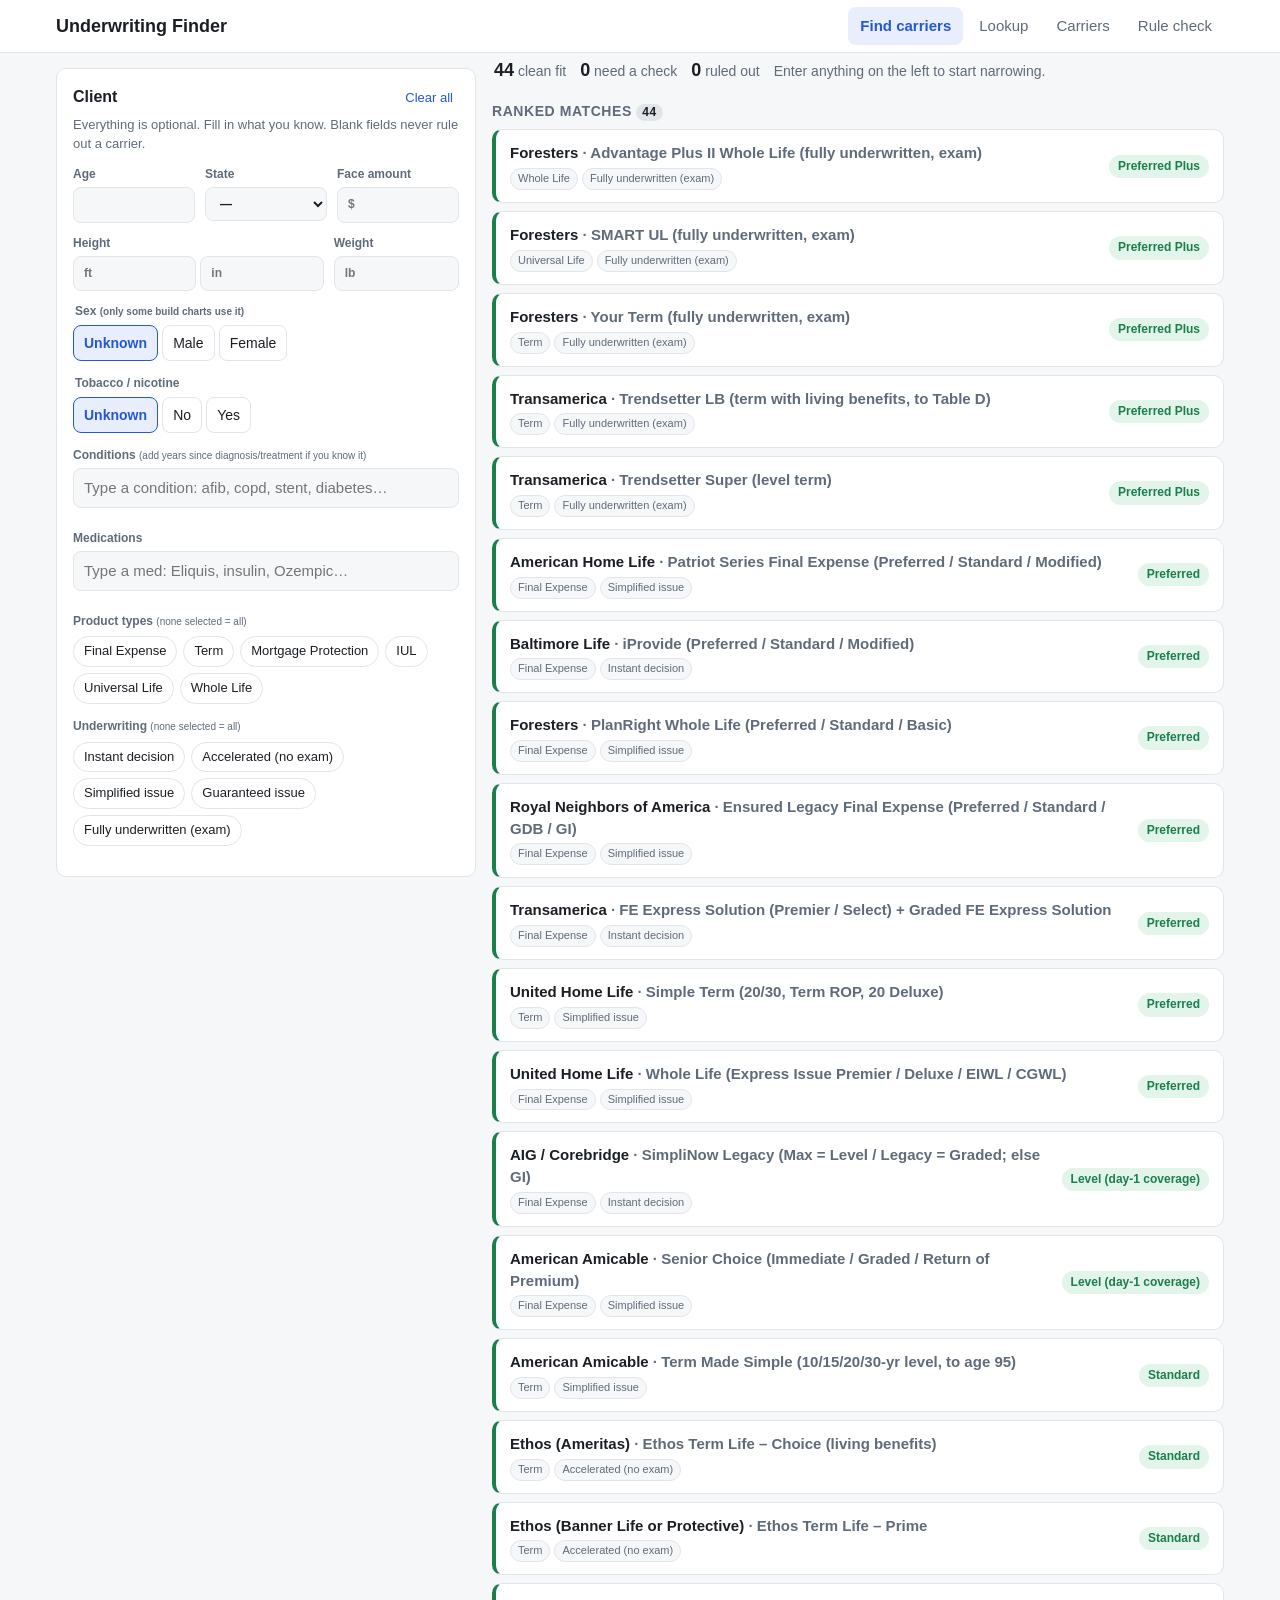
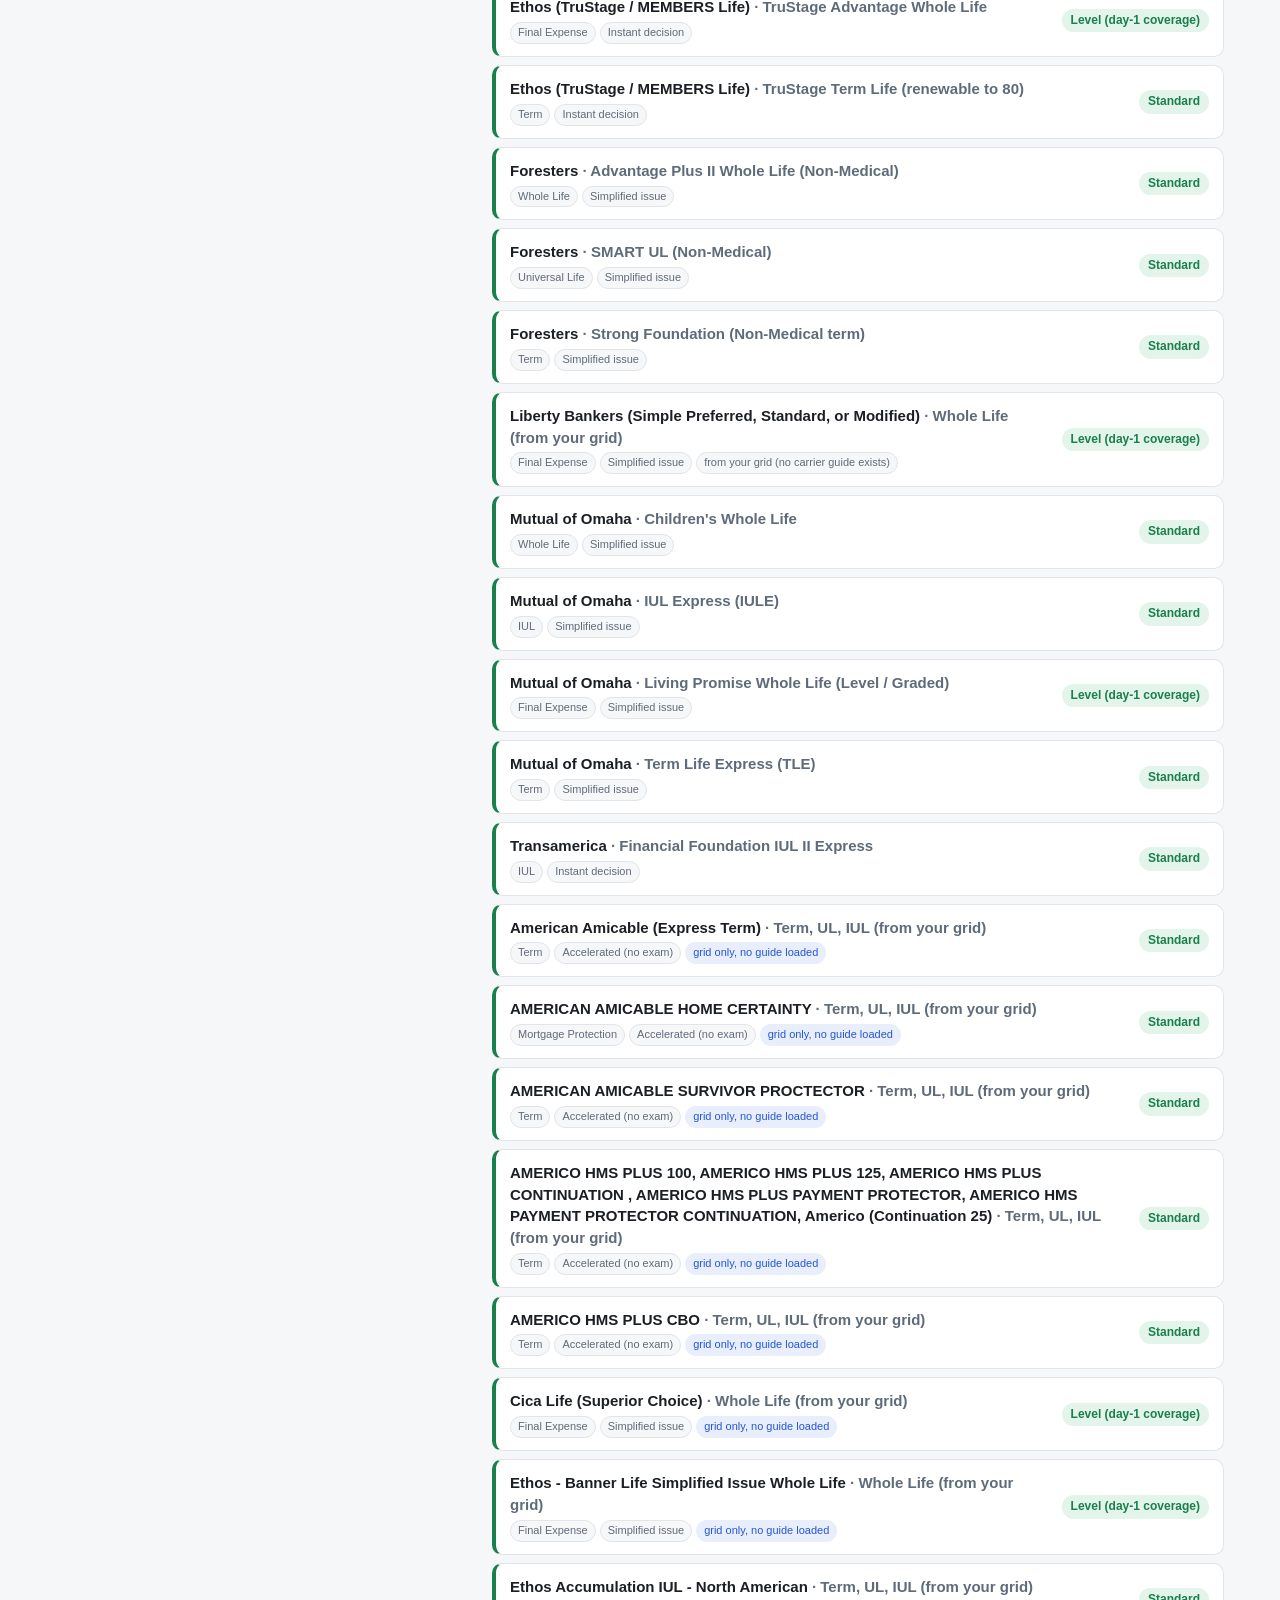
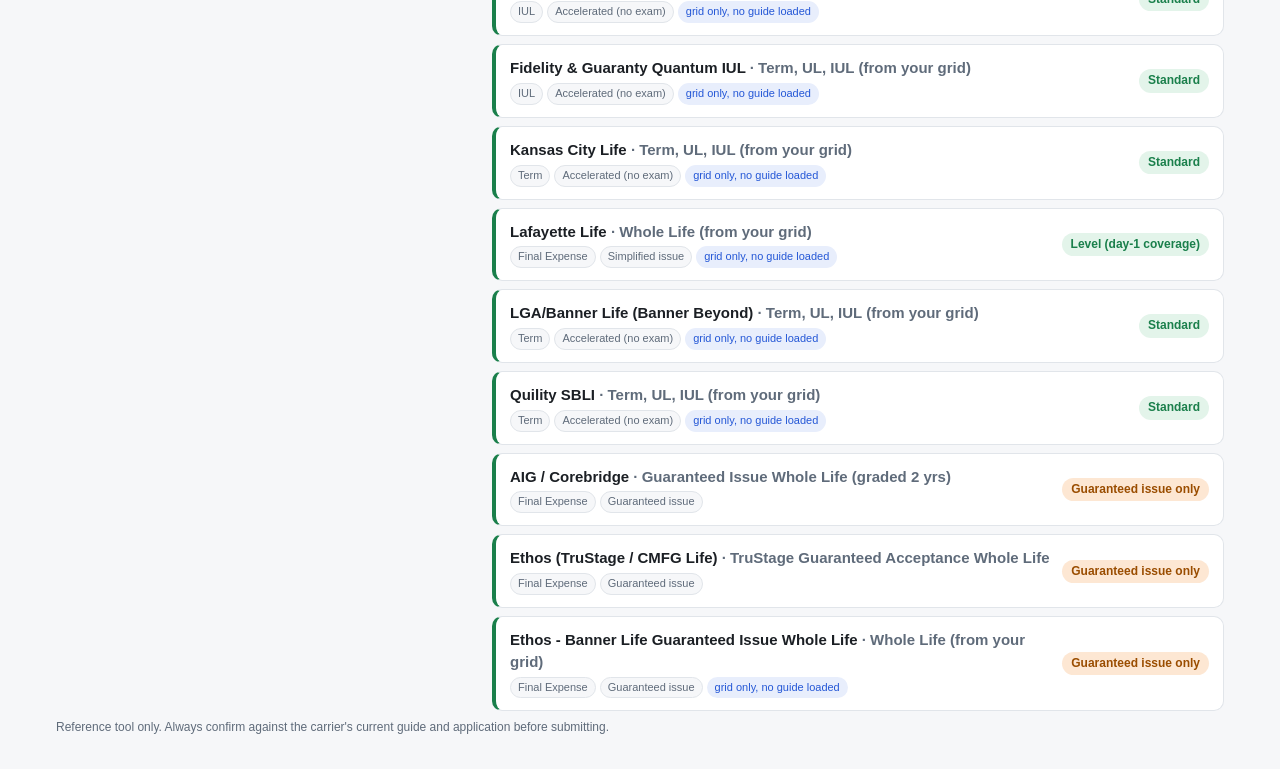
==== underwriting/index.html @ 89bb5746 "Add Transamerica Trendsetter Super and Trendsetter LB (fully underwritten) Full classes (Preferred P" ====
<!doctype html>
<html lang="en">
<head>
  <meta charset="utf-8">
  <meta name="viewport" content="width=device-width, initial-scale=1">
  <title>Underwriting Finder</title>
  <link rel="stylesheet" href="styles.css">
</head>
<body>
  <header class="topbar">
    <div class="wrap topbar-inner">
      <h1>Underwriting Finder</h1>
      <nav class="tabs" role="tablist">
        <button class="tab active" data-tab="find" role="tab">Find carriers</button>
        <button class="tab" data-tab="lookup" role="tab">Lookup</button>
        <button class="tab" data-tab="carriers" role="tab">Carriers</button>
        <button class="tab" data-tab="rules" role="tab">Rule check</button>
      </nav>
    </div>
  </header>

  <div id="sample-banner" class="banner wrap" hidden>
    Showing <strong>sample data</strong> (fictional carriers). Import your grid and add carrier guides. See the README.
  </div>

  <main class="wrap">
    <!-- FIND ---------------------------------------------------------------->
    <section id="tab-find" class="tab-panel">
      <div class="layout">
        <form id="client-form" class="card form" autocomplete="off" onsubmit="return false">
          <div class="form-head">
            <h2>Client</h2>
            <button type="button" id="clear-btn" class="link-btn">Clear all</button>
          </div>
          <p class="hint">Everything is optional. Fill in what you know. Blank fields never rule out a carrier.</p>

          <div class="grid3">
            <label>Age<input type="number" name="age" min="0" max="120" inputmode="numeric"></label>
            <label>State<select name="state"><option value="">—</option></select></label>
            <label>Face amount<input type="number" name="faceAmount" min="0" step="1000" inputmode="numeric" placeholder="$"></label>
          </div>

          <div class="grid2">
            <label>Height
              <span class="inline">
                <input type="number" name="heightFt" min="3" max="8" placeholder="ft" inputmode="numeric">
                <input type="number" name="heightIn" min="0" max="11" placeholder="in" inputmode="numeric">
              </span>
            </label>
            <label>Weight<input type="number" name="weightLb" min="50" max="700" placeholder="lb" inputmode="numeric"></label>
          </div>

          <fieldset class="seg field">
            <legend>Sex <small>(only some build charts use it)</small></legend>
            <label><input type="radio" name="sex" value="" checked><span>Unknown</span></label>
            <label><input type="radio" name="sex" value="male"><span>Male</span></label>
            <label><input type="radio" name="sex" value="female"><span>Female</span></label>
          </fieldset>

          <fieldset class="seg field">
            <legend>Tobacco / nicotine</legend>
            <label><input type="radio" name="tobacco" value="" checked><span>Unknown</span></label>
            <label><input type="radio" name="tobacco" value="no"><span>No</span></label>
            <label><input type="radio" name="tobacco" value="yes"><span>Yes</span></label>
          </fieldset>

          <div class="field">
            <span class="field-label">Conditions <small>(add years since diagnosis/treatment if you know it)</small></span>
            <div class="typeahead" data-kind="condition">
              <input type="text" placeholder="Type a condition: afib, copd, stent, diabetes…">
              <ul class="suggestions" hidden></ul>
            </div>
            <div class="chips" id="condition-chips"></div>
          </div>

          <div class="field">
            <span class="field-label">Medications</span>
            <div class="typeahead" data-kind="medication">
              <input type="text" placeholder="Type a med: Eliquis, insulin, Ozempic…">
              <ul class="suggestions" hidden></ul>
            </div>
            <div class="chips" id="medication-chips"></div>
          </div>

          <div class="field">
            <span class="field-label">Product types <small>(none selected = all)</small></span>
            <div class="toggles" id="product-toggles"></div>
          </div>
          <div class="field">
            <span class="field-label">Underwriting <small>(none selected = all)</small></span>
            <div class="toggles" id="uw-toggles"></div>
          </div>
        </form>

        <div id="results" class="results" aria-live="polite"></div>
      </div>
    </section>

    <!-- LOOKUP -------------------------------------------------------------->
    <section id="tab-lookup" class="tab-panel" hidden>
      <div class="card">
        <h2>How does each carrier treat…</h2>
        <div class="typeahead" data-kind="any">
          <input type="text" placeholder="Search a condition or medication">
          <ul class="suggestions" hidden></ul>
        </div>
        <div id="lookup-results"></div>
      </div>
    </section>

    <!-- RULE CHECK ---------------------------------------------------------->
    <section id="tab-rules" class="tab-panel" hidden>
      <div class="card">
        <h2>Age &amp; time rules: how each one was read</h2>
        <p class="hint">Every rule with a time window ("within 2 years", "&gt; 5 years since") or an age at diagnosis ("onset &gt; age 45"), next to how the app reads it. If a reading is wrong, tell Claude which one; fixes are saved for future imports.</p>
        <input type="text" id="rules-filter" placeholder="Filter by carrier, condition or wording (e.g. diabetes, onset, Omaha)">
        <p class="hint" id="rules-count"></p>
        <div id="rules-list"></div>
      </div>
    </section>

    <!-- CARRIERS ------------------------------------------------------------>
    <section id="tab-carriers" class="tab-panel" hidden>
      <div class="card">
        <h2>Loaded products</h2>
        <p class="hint">Check that each guide revision is current. Rows are flagged when not reviewed in 6+ months.</p>
        <div id="carrier-list"></div>
      </div>
      <div class="card" id="conflicts-card" hidden>
        <h2>Grid vs. carrier guide disagreements</h2>
        <p class="hint">The carrier guide always wins. Each row is either a stale grid entry or a guide rule worth double-checking.</p>
        <div id="conflict-list"></div>
      </div>
    </section>
  </main>

  <footer class="wrap foot">
    Reference tool only. Always confirm against the carrier's current guide and application before submitting.
  </footer>

  <!-- Engine + vocabulary -->
  <script src="engine.js"></script>
  <script src="data/conditions.js"></script>
  <script src="data/medications-extra.js"></script>
  <script src="data/medications-extra-transamerica.js"></script>
  <script src="data/medications-extra-aig.js"></script>
  <script src="data/medications-extra-amam.js"></script>
  <script src="data/medications-extra-amam-tms.js"></script>
  <script src="data/medications-extra-baltimore.js"></script>

  <!-- Carrier data from official PDF guides: add one line per carrier file -->
  <script src="data/carriers/uhl-whole-life.js"></script>
  <script src="data/carriers/uhl-simple-term.js"></script>
  <script src="data/carriers/moo-living-promise.js"></script>
  <script src="data/carriers/moo-term-life-express.js"></script>
  <script src="data/carriers/moo-iul-express.js"></script>
  <script src="data/carriers/moo-childrens-whole-life.js"></script>
  <script src="data/carriers/foresters-strong-foundation.js"></script>
  <script src="data/carriers/foresters-smart-ul.js"></script>
  <script src="data/carriers/foresters-advantage-plus-ii.js"></script>
  <script src="data/carriers/foresters-your-term.js"></script>
  <script src="data/carriers/foresters-smart-ul-fu.js"></script>
  <script src="data/carriers/foresters-advantage-plus-ii-fu.js"></script>
  <script src="data/carriers/foresters-planright.js"></script>
  <script src="data/carriers/rnoa-ensured-legacy.js"></script>
  <script src="data/carriers/transamerica-fe-express.js"></script>
  <script src="data/carriers/transamerica-ffiul2-express.js"></script>
  <script src="data/carriers/transamerica-trendsetter-super.js"></script>
  <script src="data/carriers/transamerica-trendsetter-lb.js"></script>
  <script src="data/carriers/aig-siwl.js"></script>
  <script src="data/carriers/aig-giwl.js"></script>
  <script src="data/carriers/ethos-trustage-advantage-wl.js"></script>
  <script src="data/carriers/ethos-trustage-ga-wl.js"></script>
  <script src="data/carriers/ethos-term-prime.js"></script>
  <script src="data/carriers/ethos-term-choice.js"></script>
  <script src="data/carriers/ethos-trustage-term.js"></script>
  <script src="data/carriers/amam-senior-choice.js"></script>
  <script src="data/carriers/amam-term-made-simple.js"></script>
  <script src="data/carriers/ahl-patriot-series.js"></script>
  <script src="data/carriers/baltimore-life-iprovide.js"></script>

  <!-- Backup grid from your spreadsheet (generated by tools/import_grid.js). Must load after the carriers. -->
  <script src="data/grid.js"></script>

  <script src="app.js"></script>
</body>
</html>
---- underwriting/styles.css ----
:root {
  --bg: #f6f7f9;
  --card: #ffffff;
  --text: #1b1f24;
  --muted: #5f6b7a;
  --line: #e1e5ea;
  --accent: #2457d6;
  --accent-soft: #e8eefc;
  --good: #1a7f4b;   --good-bg: #e3f4ea;
  --mid: #8a5a00;    --mid-bg: #fdf1d8;
  --warn: #9a4d00;   --warn-bg: #fde7d3;
  --bad: #b42318;    --bad-bg: #fde4e1;
  --radius: 10px;
  color-scheme: light;
}
@media (prefers-color-scheme: dark) {
  :root {
    --bg: #0f1216; --card: #171b21; --text: #e6e9ee; --muted: #98a2b0; --line: #2a3038;
    --accent: #7aa2ff; --accent-soft: #1d2a47;
    --good: #5fd39a; --good-bg: #123323;
    --mid: #f1c35c; --mid-bg: #382a0c;
    --warn: #ffaa66; --warn-bg: #3b230e;
    --bad: #ff8a80; --bad-bg: #3d1513;
    color-scheme: dark;
  }
}

* { box-sizing: border-box; }
body {
  margin: 0; background: var(--bg); color: var(--text);
  font: 15px/1.45 -apple-system, BlinkMacSystemFont, "Segoe UI", Roboto, sans-serif;
}
h1 { font-size: 18px; margin: 0; }
h2 { font-size: 16px; margin: 0 0 8px; }
h3 { font-size: 14px; margin: 18px 0 8px; text-transform: uppercase; letter-spacing: .04em; color: var(--muted); }
code { font-size: 13px; }
.wrap { max-width: 1200px; margin: 0 auto; padding: 0 16px; }
.muted { color: var(--muted); }
.hint { color: var(--muted); font-size: 13px; margin: 0 0 12px; }

.topbar { background: var(--card); border-bottom: 1px solid var(--line); position: sticky; top: 0; z-index: 10; }
.topbar-inner { display: flex; align-items: center; justify-content: space-between; gap: 12px; min-height: 52px; flex-wrap: wrap; }
.tabs { display: flex; gap: 4px; }
.tab { border: 0; background: none; color: var(--muted); padding: 8px 12px; border-radius: 8px; font: inherit; cursor: pointer; }
.tab.active { background: var(--accent-soft); color: var(--accent); font-weight: 600; }

.banner { margin-top: 12px; padding: 10px 14px; border-radius: var(--radius); background: var(--mid-bg); color: var(--mid); font-size: 13px; max-width: 1168px; }
main { padding-top: 16px; padding-bottom: 24px; }
.foot { color: var(--muted); font-size: 12px; padding-bottom: 32px; }

.card { background: var(--card); border: 1px solid var(--line); border-radius: var(--radius); padding: 16px; }
.layout { display: grid; grid-template-columns: minmax(320px, 420px) 1fr; gap: 16px; align-items: start; }
@media (max-width: 860px) { .layout { grid-template-columns: 1fr; } }
.form { position: sticky; top: 68px; max-height: calc(100vh - 84px); overflow: auto; }
@media (max-width: 860px) { .form { position: static; max-height: none; } }
.form-head { display: flex; justify-content: space-between; align-items: baseline; }
.link-btn { border: 0; background: none; color: var(--accent); cursor: pointer; font: inherit; font-size: 13px; }

label, .field-label, legend { display: block; font-size: 12px; font-weight: 600; color: var(--muted); }
.field-label small { font-weight: 400; }
.grid3 { display: grid; grid-template-columns: repeat(3, 1fr); gap: 10px; margin-bottom: 12px; }
.grid2 { display: grid; grid-template-columns: 2fr 1fr; gap: 10px; margin-bottom: 12px; }
@media (max-width: 420px) { .grid3 { grid-template-columns: 1fr 1fr; } }
input[type=number], input[type=text], select {
  display: block; width: 100%; margin-top: 4px; padding: 8px 10px; font: inherit; color: var(--text);
  background: var(--bg); border: 1px solid var(--line); border-radius: 8px;
}
input:focus, select:focus { outline: 2px solid var(--accent); outline-offset: -1px; }
.inline { display: flex; gap: 4px; }
.field { margin-bottom: 14px; }

.seg { border: 0; padding: 0; margin: 0 0 14px; min-width: 0; }
.seg legend { margin-bottom: 4px; }
.seg label { display: inline-block; }
.seg input { position: absolute; opacity: 0; pointer-events: none; }
.seg span { display: inline-block; padding: 7px 10px; border: 1px solid var(--line); border-radius: 8px; color: var(--text); font-weight: 400; cursor: pointer; font-size: 14px; }
.seg input:checked + span { background: var(--accent-soft); border-color: var(--accent); color: var(--accent); font-weight: 600; }
.seg input:focus-visible + span { outline: 2px solid var(--accent); }

.toggles { display: flex; flex-wrap: wrap; gap: 6px; margin-top: 6px; }
.toggle input { position: absolute; opacity: 0; pointer-events: none; }
.toggle span { display: inline-block; padding: 5px 10px; border: 1px solid var(--line); border-radius: 999px; font-size: 13px; font-weight: 400; color: var(--text); cursor: pointer; }
.toggle input:checked + span { background: var(--accent); border-color: var(--accent); color: #fff; }
.toggle input:focus-visible + span { outline: 2px solid var(--accent); outline-offset: 1px; }

.typeahead { position: relative; }
.suggestions { position: absolute; left: 0; right: 0; top: 100%; margin: 4px 0 0; padding: 4px; list-style: none; z-index: 20;
  background: var(--card); border: 1px solid var(--line); border-radius: 8px; box-shadow: 0 8px 24px rgba(0,0,0,.12); max-height: 300px; overflow: auto; }
.suggestions li { display: flex; justify-content: space-between; gap: 8px; padding: 7px 10px; border-radius: 6px; cursor: pointer; }
.suggestions li small { color: var(--muted); white-space: nowrap; }
.suggestions li:hover, .suggestions li.active { background: var(--accent-soft); }
.suggestions li.empty { color: var(--muted); cursor: default; }

.chips { display: flex; flex-wrap: wrap; gap: 6px; margin-top: 8px; }
.chip { display: inline-flex; align-items: center; gap: 6px; padding: 3px 4px 3px 10px; border-radius: 999px; background: var(--accent-soft); color: var(--accent); font-size: 13px; font-weight: 600; }
.chip .yrs { width: 82px; margin: 0; padding: 2px 6px; font-size: 12px; border-radius: 999px; }
.chip .x { border: 0; background: none; color: inherit; font-size: 16px; line-height: 1; cursor: pointer; padding: 2px 6px; }

.summary { display: flex; flex-wrap: wrap; gap: 14px; align-items: baseline; padding: 4px 2px 0; color: var(--muted); font-size: 14px; }
.summary b { color: var(--text); font-size: 18px; }
.group > summary { list-style: none; cursor: pointer; }
.group > summary::-webkit-details-marker { display: none; }
.group > summary h3::before { content: '▸ '; }
.group[open] > summary h3::before { content: '▾ '; }
.count { display: inline-block; min-width: 20px; padding: 0 6px; border-radius: 999px; background: var(--line); color: var(--text); text-align: center; font-size: 12px; }

.result { background: var(--card); border: 1px solid var(--line); border-left: 4px solid var(--line); border-radius: var(--radius); margin-bottom: 8px; }
.result.fit { border-left-color: var(--good); }
.result.verify { border-left-color: var(--mid); }
.result.ineligible { border-left-color: var(--bad); opacity: .85; }
.result > summary { display: flex; justify-content: space-between; align-items: center; gap: 12px; padding: 12px 14px; cursor: pointer; list-style: none; }
.result > summary::-webkit-details-marker { display: none; }
.r-title { font-weight: 600; }
.r-outcome { display: flex; align-items: center; gap: 6px; flex-wrap: wrap; justify-content: flex-end; }
.arrow { color: var(--muted); font-size: 12px; }
@media (max-width: 520px) { .result > summary { flex-direction: column; align-items: flex-start; } .r-outcome { justify-content: flex-start; } }
.badges { display: flex; flex-wrap: wrap; gap: 4px; margin-top: 4px; }
.badge { font-size: 11px; padding: 2px 7px; border-radius: 999px; background: var(--bg); border: 1px solid var(--line); color: var(--muted); }
.badge.warn { background: var(--mid-bg); color: var(--mid); border-color: transparent; }
.badge.grid, .src.grid { background: var(--accent-soft); color: var(--accent); border-color: transparent; }
.gridnote { font-size: 12px; margin-top: 2px; }
.gridnote.agree { color: var(--muted); }
.gridnote.conflict { color: var(--warn); font-weight: 600; }
#conflicts-card { margin-top: 16px; }
.pill { display: inline-block; padding: 3px 9px; border-radius: 999px; font-size: 12px; font-weight: 600; white-space: nowrap; }
.pill.good { background: var(--good-bg); color: var(--good); }
.pill.mid { background: var(--mid-bg); color: var(--mid); }
.pill.warn { background: var(--warn-bg); color: var(--warn); }
.pill.bad { background: var(--bad-bg); color: var(--bad); }

.r-body { padding: 0 14px 12px; border-top: 1px solid var(--line); }
.factors { list-style: none; padding: 0; margin: 10px 0; }
.factor { display: flex; gap: 10px; padding: 6px 0; font-size: 14px; }
.factor .ic { flex: 0 0 22px; height: 22px; border-radius: 50%; display: grid; place-items: center; font-size: 12px; font-weight: 700; }
.factor.good .ic { background: var(--good-bg); color: var(--good); }
.factor.mid .ic { background: var(--mid-bg); color: var(--mid); }
.factor.warn .ic { background: var(--warn-bg); color: var(--warn); }
.factor.bad .ic { background: var(--bad-bg); color: var(--bad); }
.note { color: var(--muted); font-size: 13px; }
.src { font-size: 11px; color: var(--muted); background: var(--bg); border: 1px solid var(--line); border-radius: 4px; padding: 0 5px; white-space: nowrap; }
td.src { background: none; border: 0; border-bottom: 1px solid var(--line); border-radius: 0; padding: 8px 10px; font-size: 12px; white-space: nowrap; }
.pnote { font-size: 13px; margin: 6px 0; }
.guide { font-size: 12px; color: var(--muted); margin: 6px 0 0; }
.empty { color: var(--muted); }

.table-wrap { overflow-x: auto; }
table { width: 100%; border-collapse: collapse; font-size: 14px; margin-top: 8px; }
th, td { text-align: left; padding: 8px 10px; border-bottom: 1px solid var(--line); vertical-align: top; }
th { font-size: 12px; color: var(--muted); font-weight: 600; }
.stale { color: var(--bad); font-weight: 600; }
#tab-lookup .typeahead { max-width: 480px; }

.pinfo { margin: 8px 0 4px; font-size: 13px; }
.pinfo summary { cursor: pointer; color: var(--accent); }
.pinfo dl { display: grid; grid-template-columns: max-content 1fr; gap: 4px 12px; margin: 8px 0 0; }
.pinfo dt { color: var(--muted); font-weight: 600; }
.pinfo dd { margin: 0; overflow-wrap: anywhere; }
.pinfo a { color: var(--accent); }
@media (max-width: 520px) { .pinfo dl { grid-template-columns: 1fr; } .pinfo dd { margin-bottom: 6px; } }

#rules-filter { max-width: 520px; margin-bottom: 4px; }
#tab-rules td:nth-child(3) { min-width: 220px; }
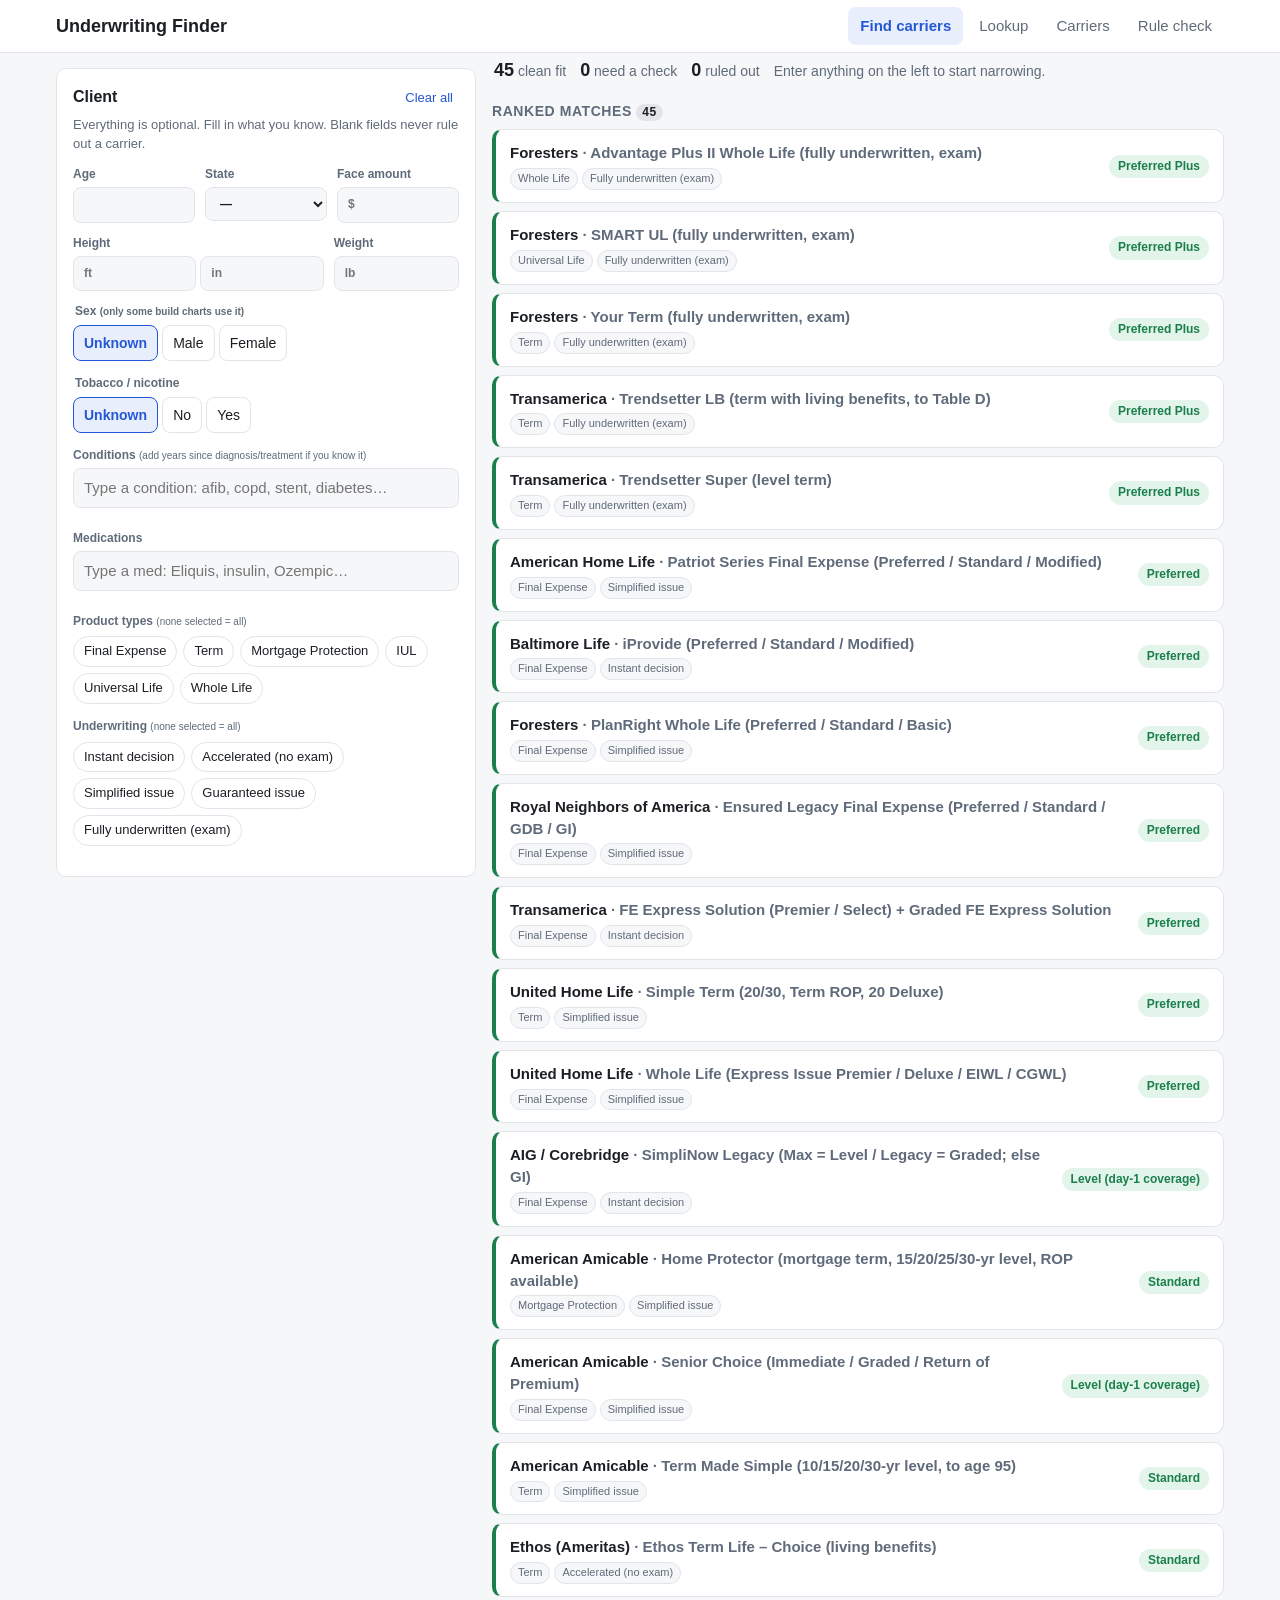
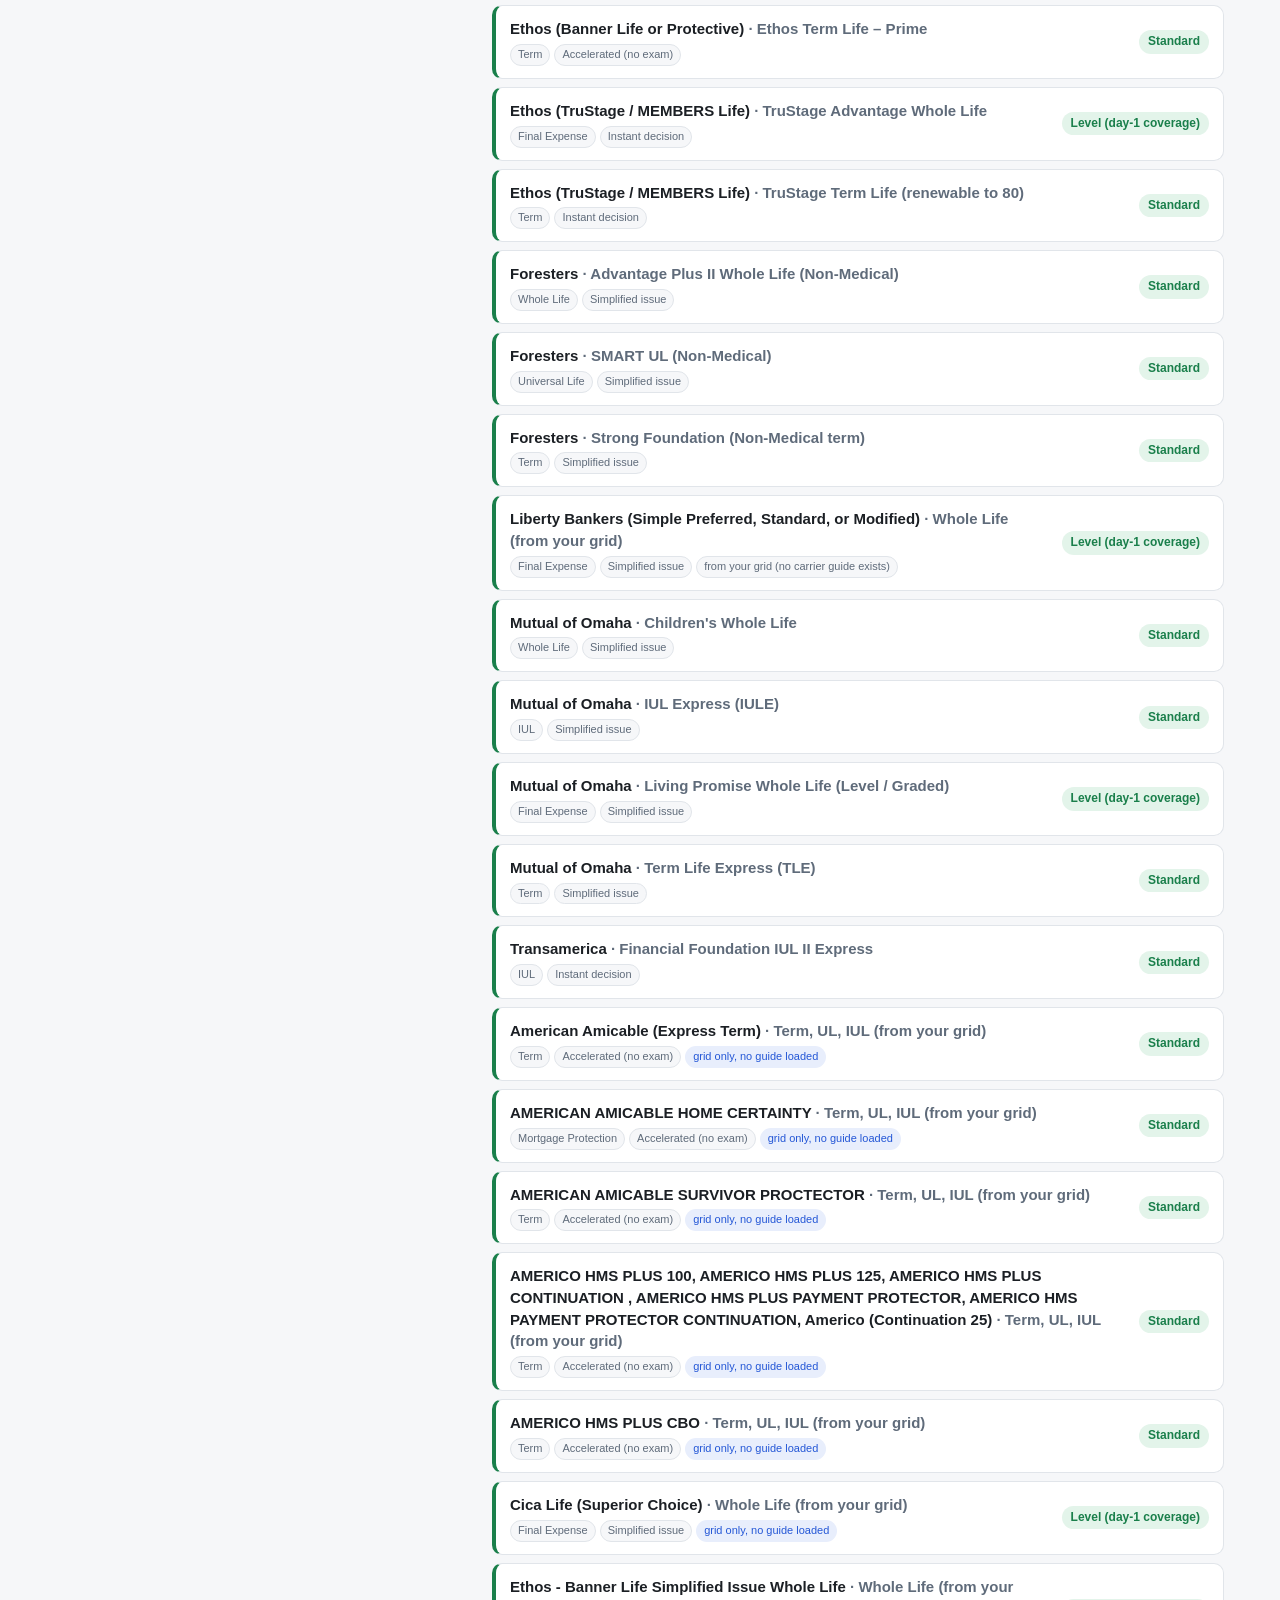
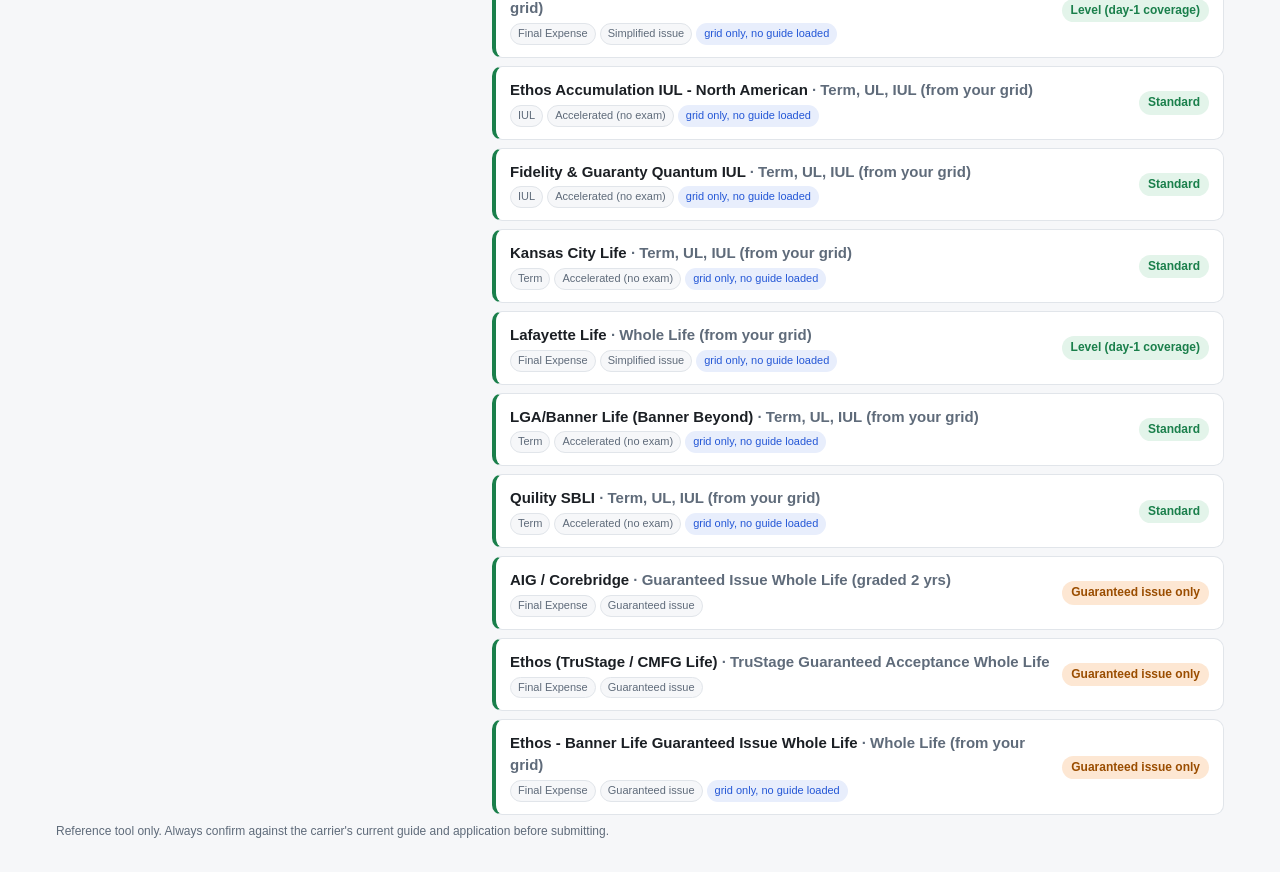
==== commit 7e2c992c: "Add American Amicable Home Protector (mortgage term, accept/reject to table 4) Impairment guide and " ====
--- a/underwriting/index.html
+++ b/underwriting/index.html
@@ -147,6 +147,7 @@
   <script src="data/medications-extra-amam.js"></script>
   <script src="data/medications-extra-amam-tms.js"></script>
   <script src="data/medications-extra-baltimore.js"></script>
+  <script src="data/medications-extra-amam-hp.js"></script>
 
   <!-- Carrier data from official PDF guides: add one line per carrier file -->
   <script src="data/carriers/uhl-whole-life.js"></script>
@@ -176,6 +177,7 @@
   <script src="data/carriers/ethos-trustage-term.js"></script>
   <script src="data/carriers/amam-senior-choice.js"></script>
   <script src="data/carriers/amam-term-made-simple.js"></script>
+  <script src="data/carriers/amam-home-protector.js"></script>
   <script src="data/carriers/ahl-patriot-series.js"></script>
   <script src="data/carriers/baltimore-life-iprovide.js"></script>
 
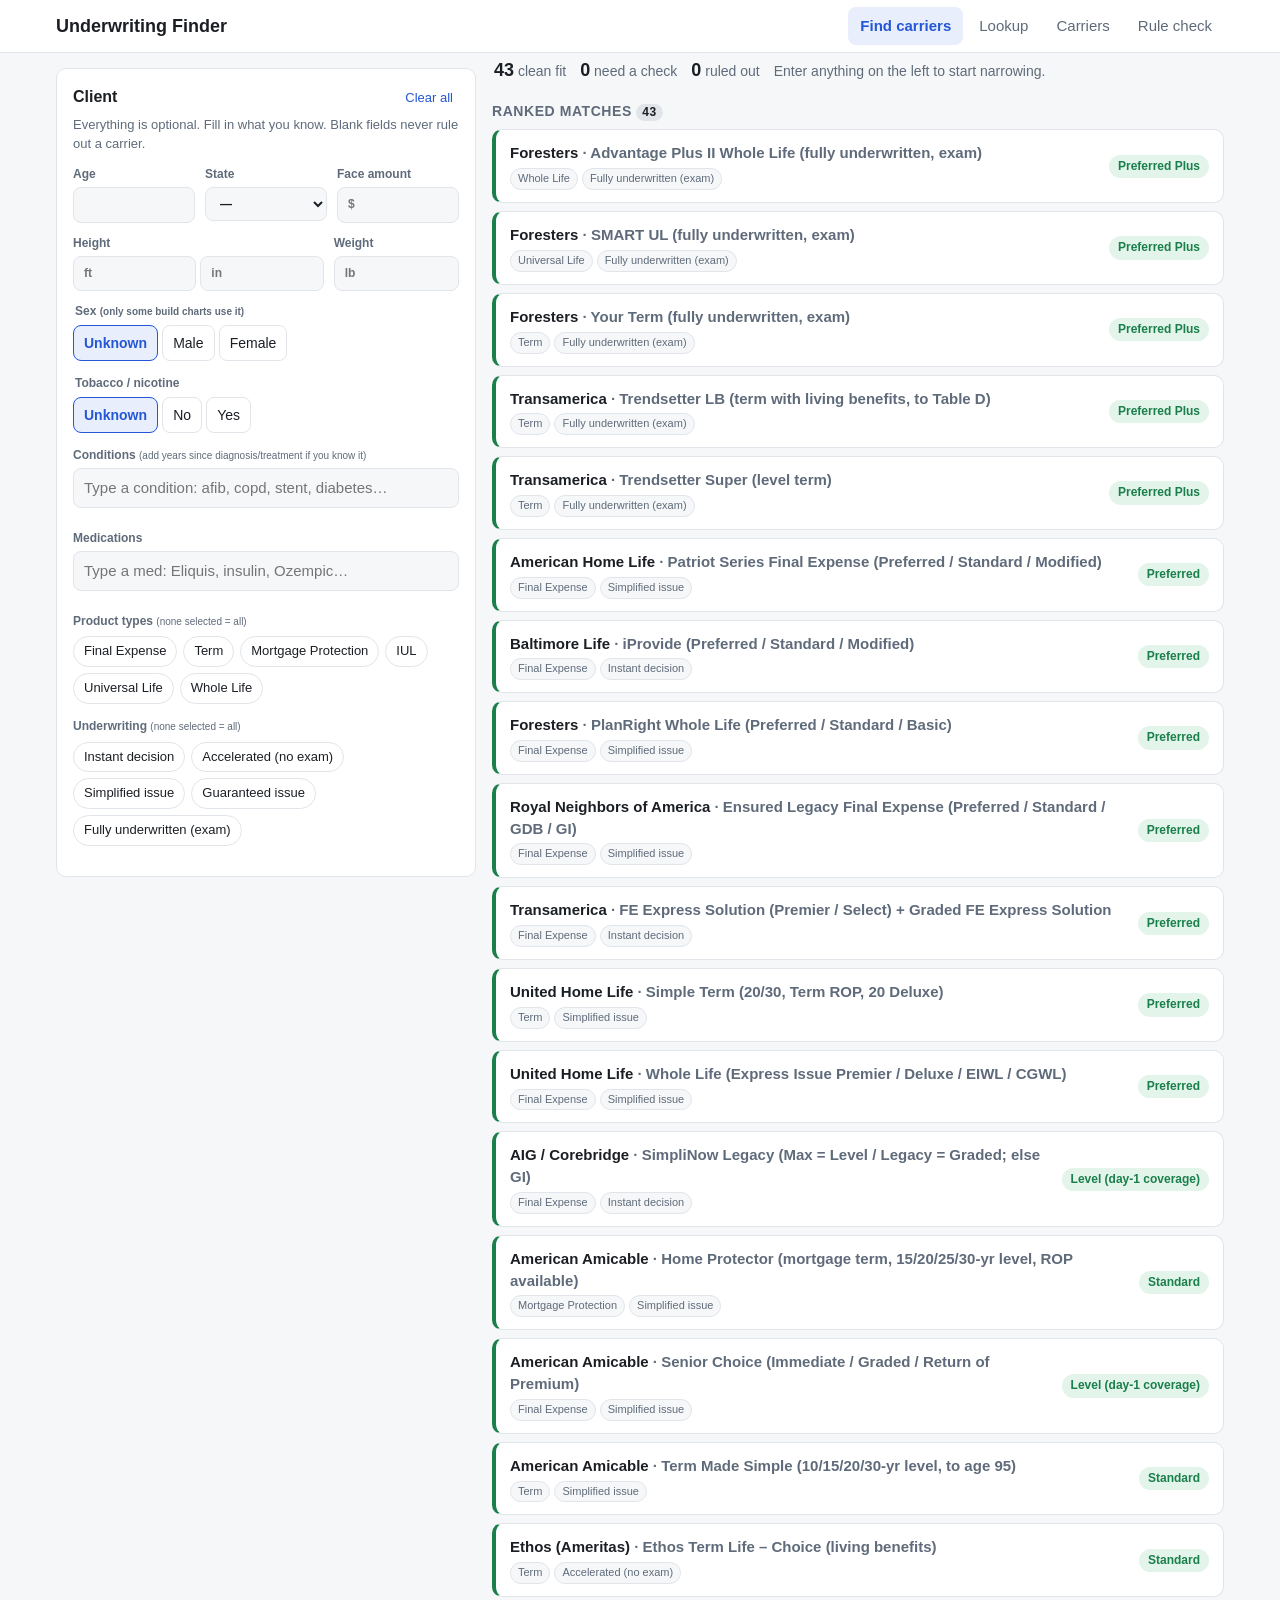
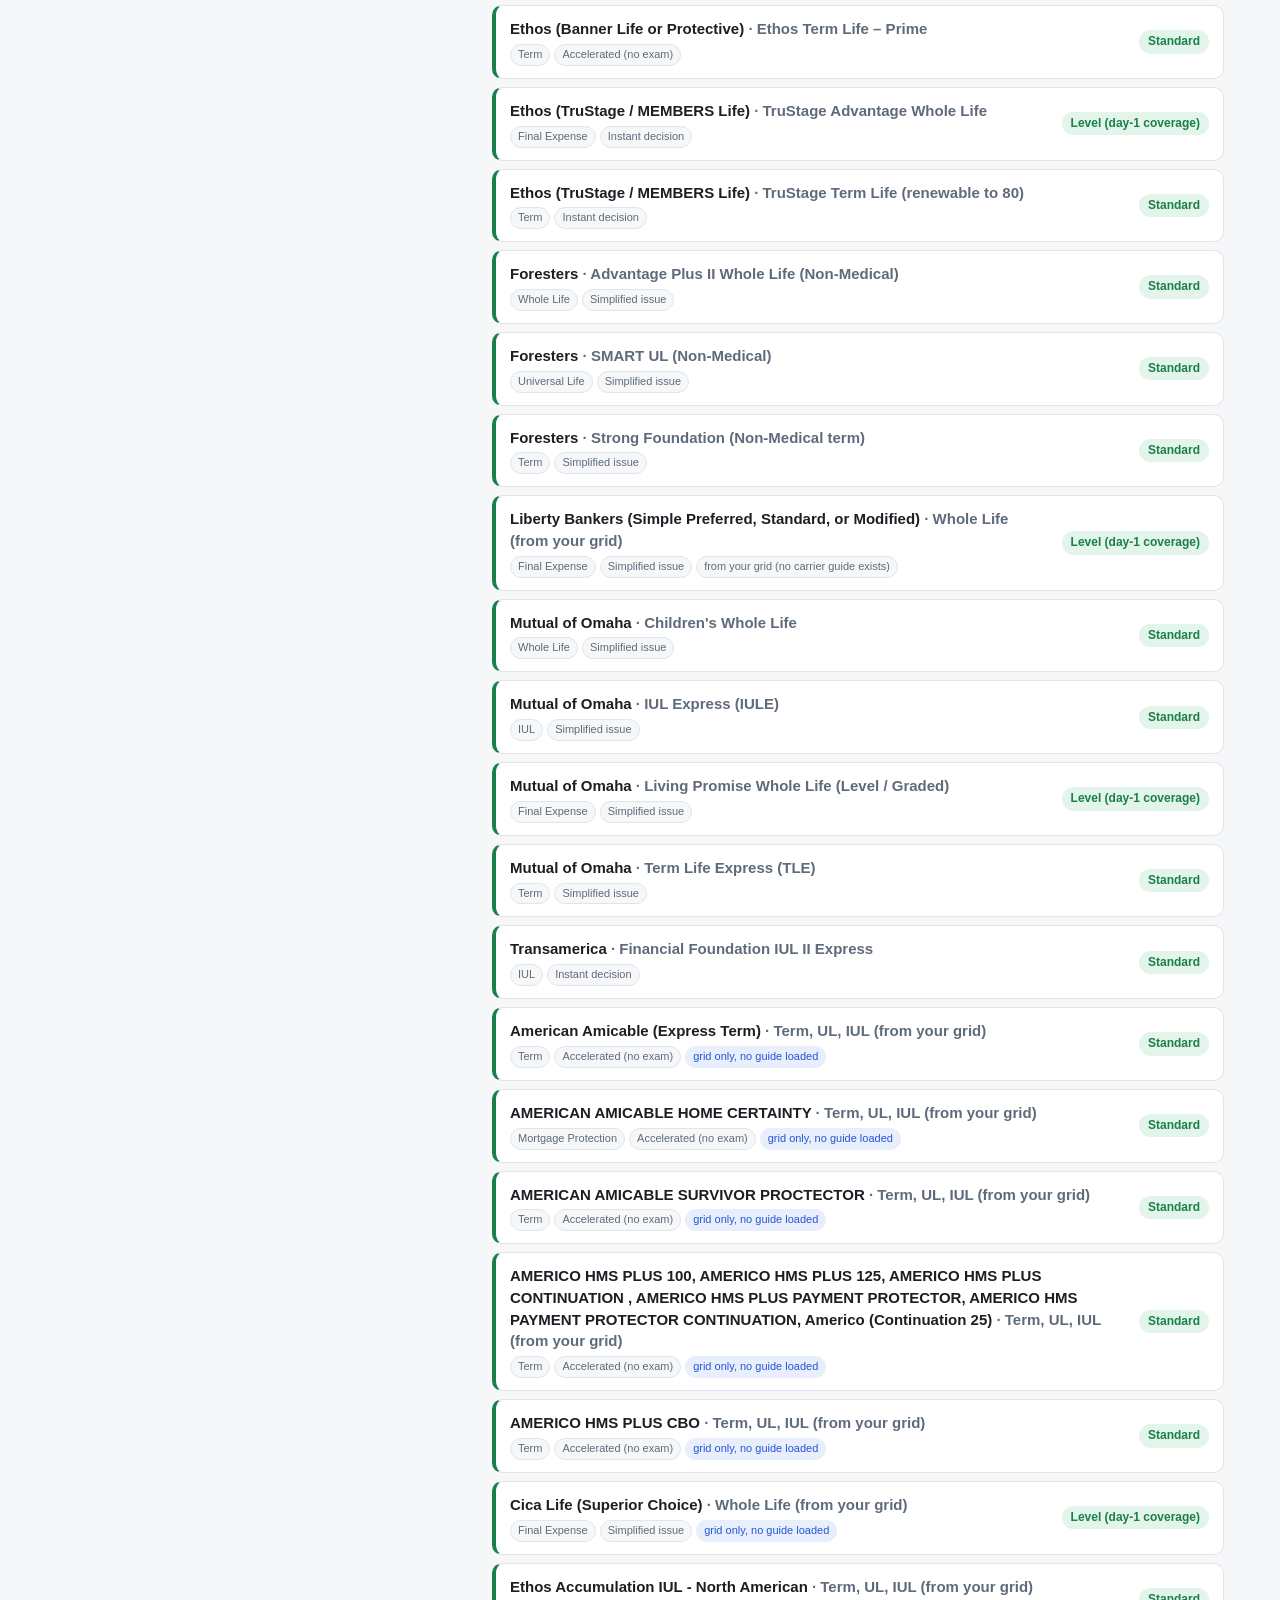
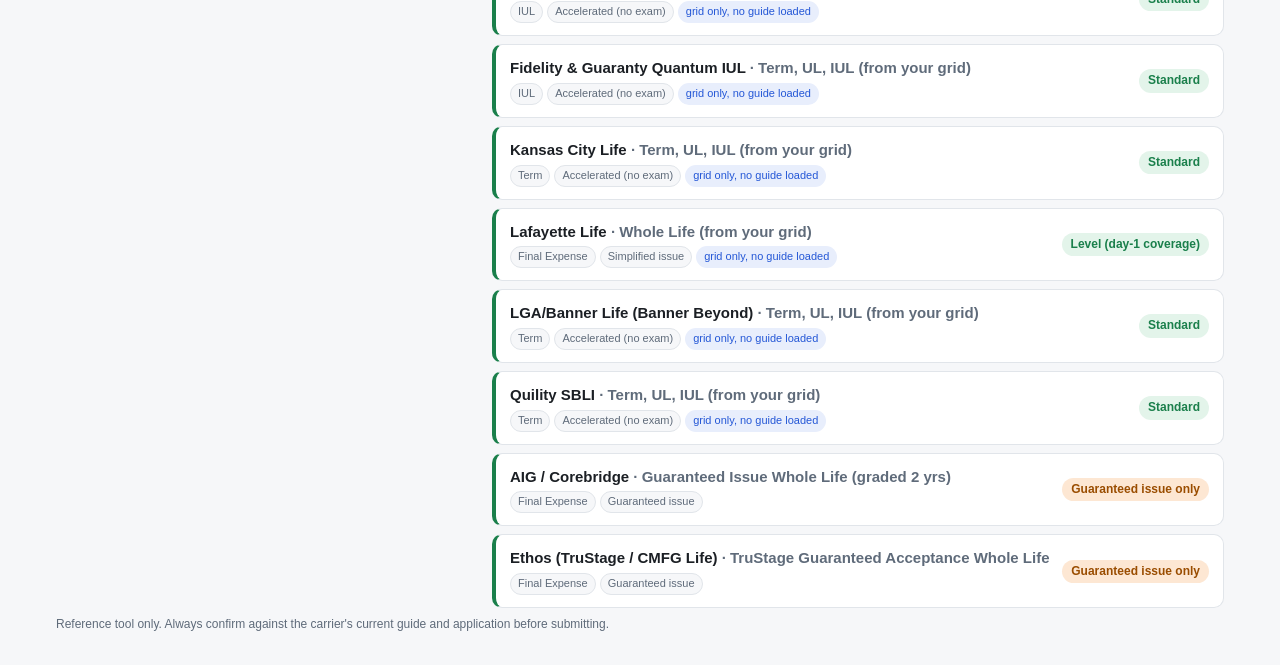
==== commit 5085855e: "Mutual of Omaha: add April 2026 Simplified Issue guide data Prescription drug exclusions for Term Li" ====
--- a/underwriting/index.html
+++ b/underwriting/index.html
@@ -148,6 +148,7 @@
   <script src="data/medications-extra-amam-tms.js"></script>
   <script src="data/medications-extra-baltimore.js"></script>
   <script src="data/medications-extra-amam-hp.js"></script>
+  <script src="data/medications-extra-moo.js"></script>
 
   <!-- Carrier data from official PDF guides: add one line per carrier file -->
   <script src="data/carriers/uhl-whole-life.js"></script>
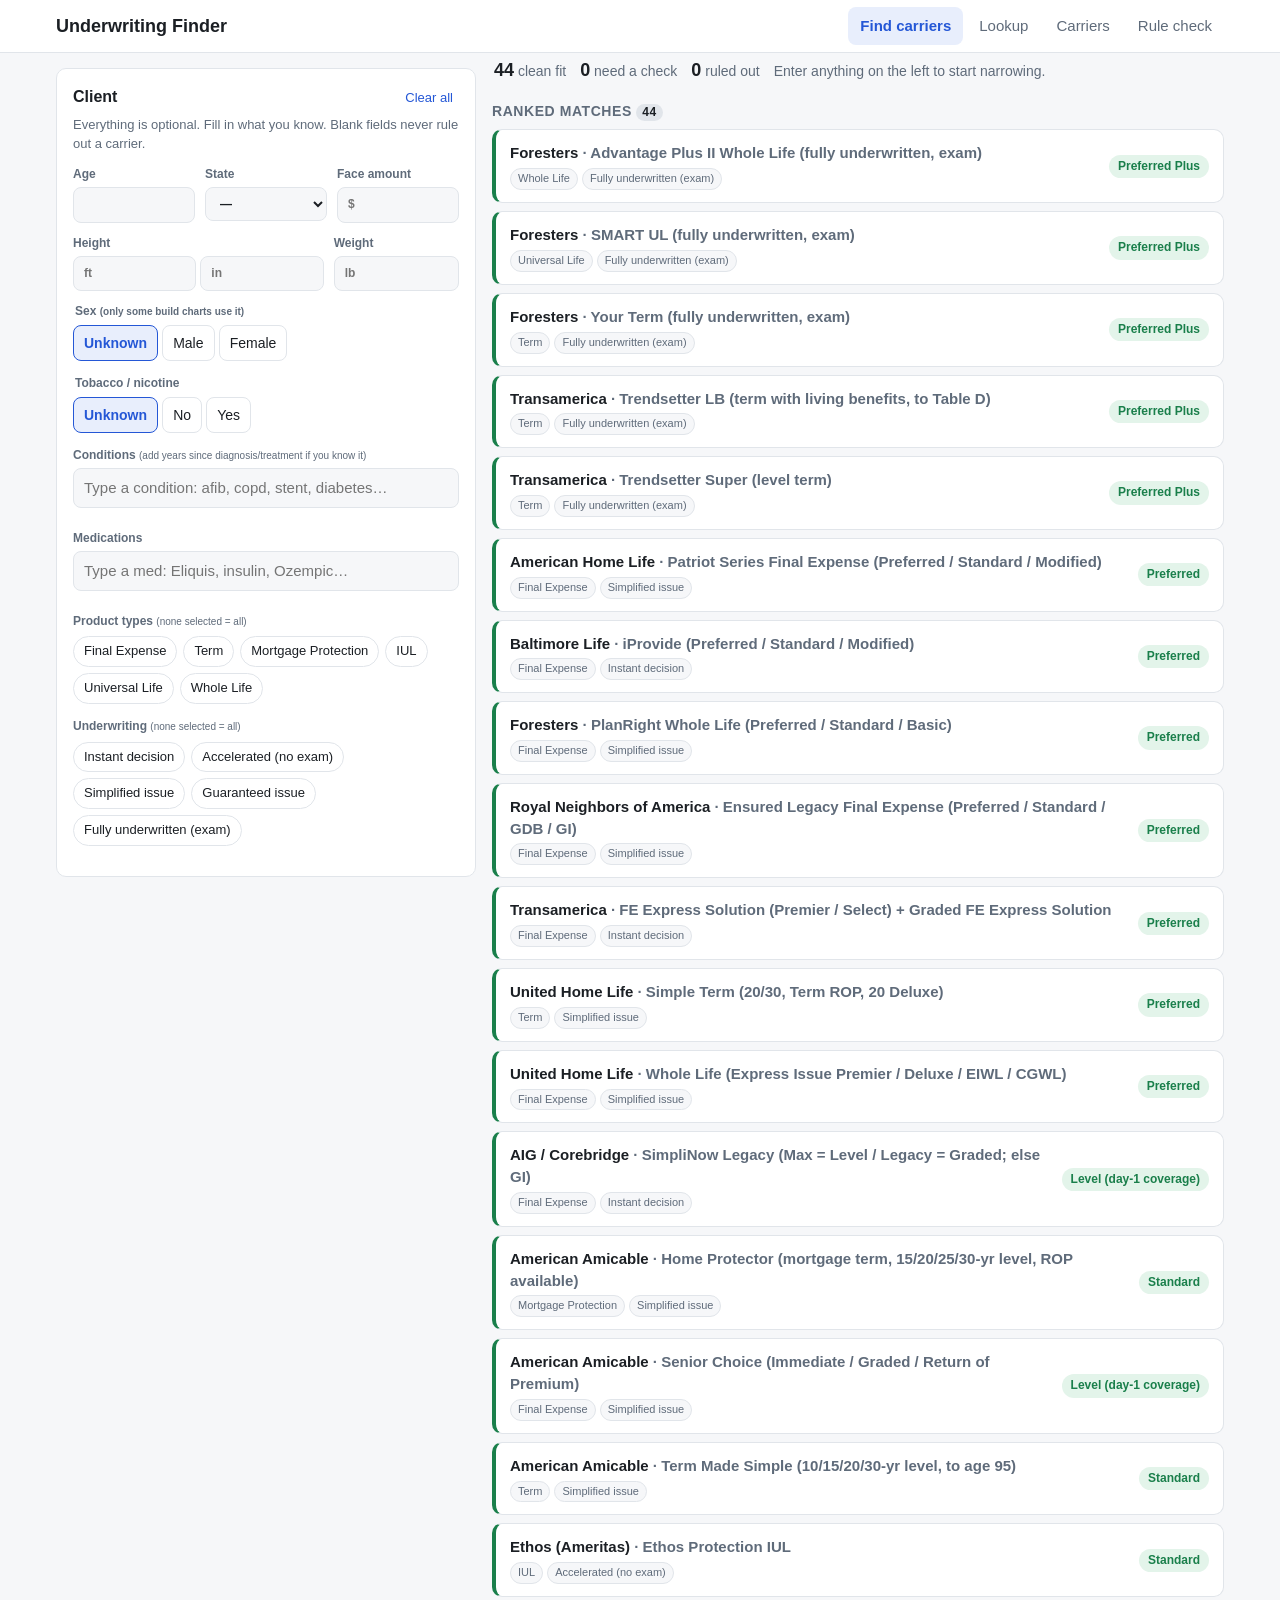
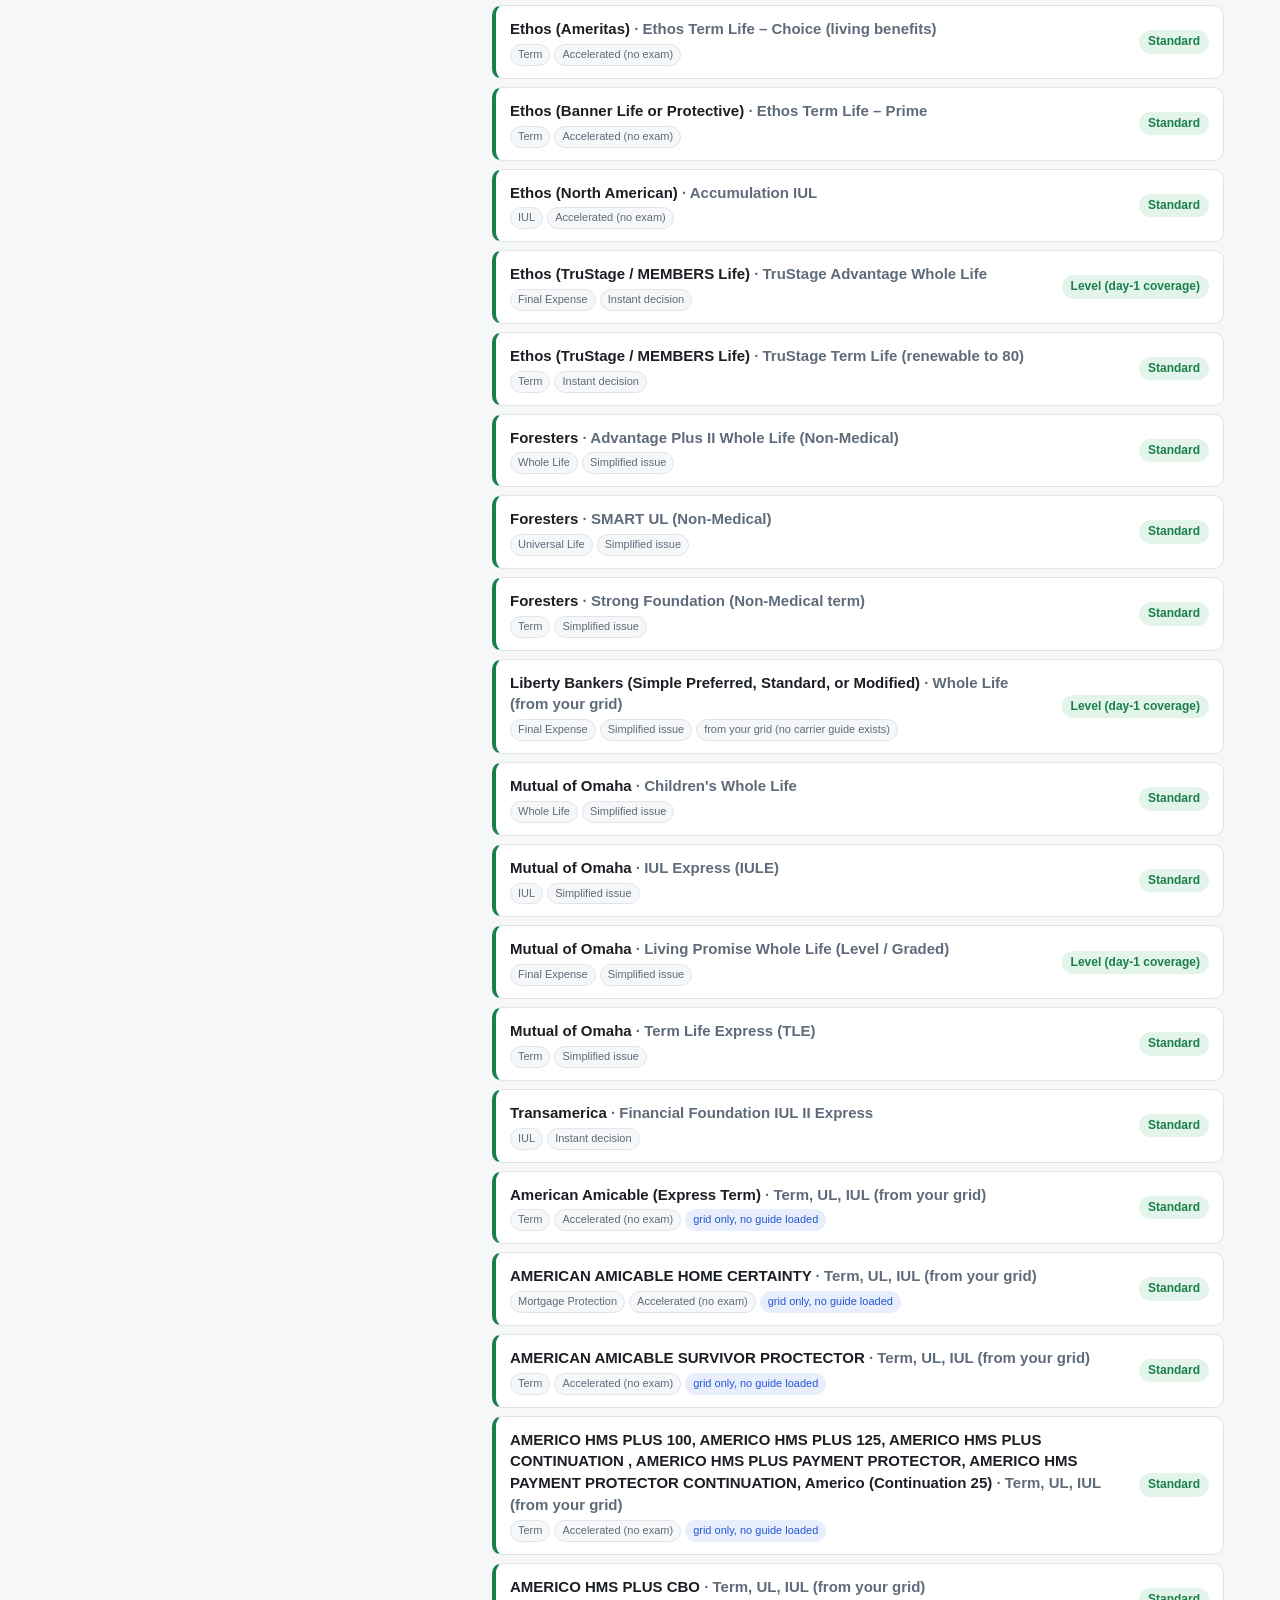
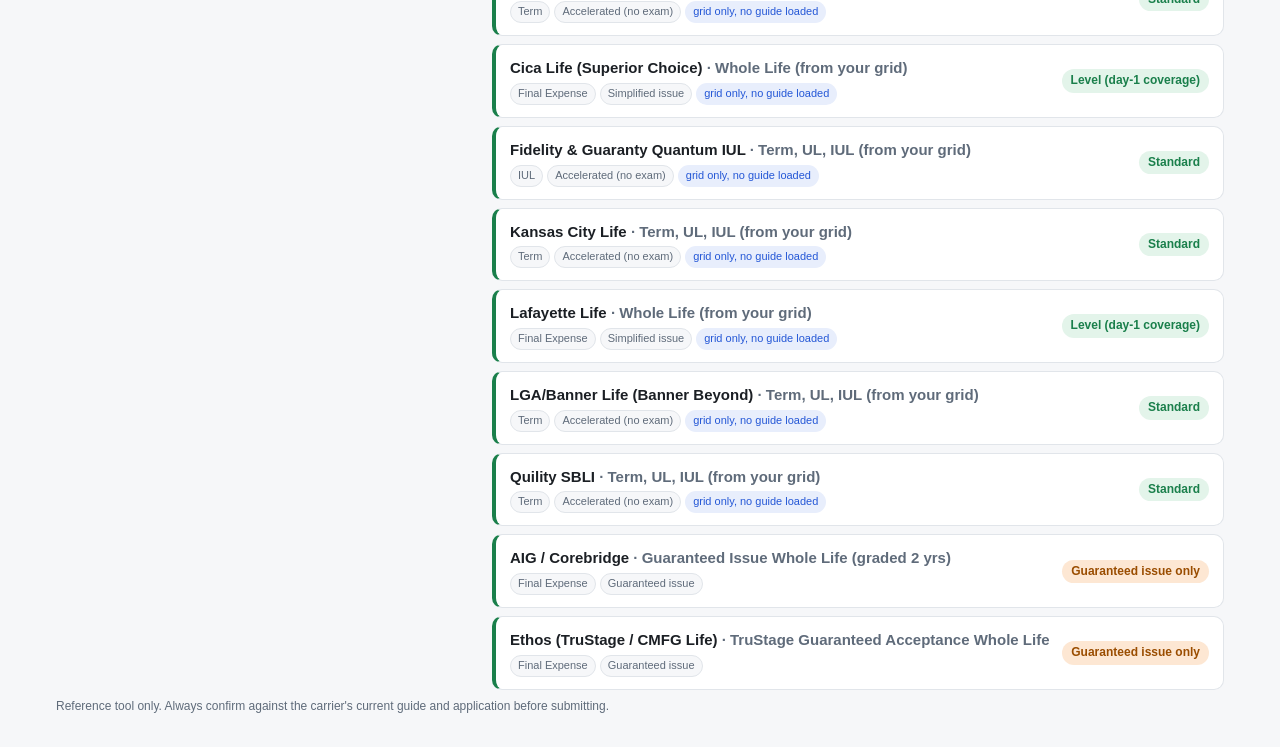
==== commit 80cfb2fa: "Add Ethos Protection IUL (Ameritas) and Accumulation IUL (North American) From the 2026 Ethos Underw" ====
--- a/underwriting/index.html
+++ b/underwriting/index.html
@@ -176,6 +176,8 @@
   <script src="data/carriers/ethos-term-prime.js"></script>
   <script src="data/carriers/ethos-term-choice.js"></script>
   <script src="data/carriers/ethos-trustage-term.js"></script>
+  <script src="data/carriers/ethos-protection-iul.js"></script>
+  <script src="data/carriers/ethos-accumulation-iul.js"></script>
   <script src="data/carriers/amam-senior-choice.js"></script>
   <script src="data/carriers/amam-term-made-simple.js"></script>
   <script src="data/carriers/amam-home-protector.js"></script>
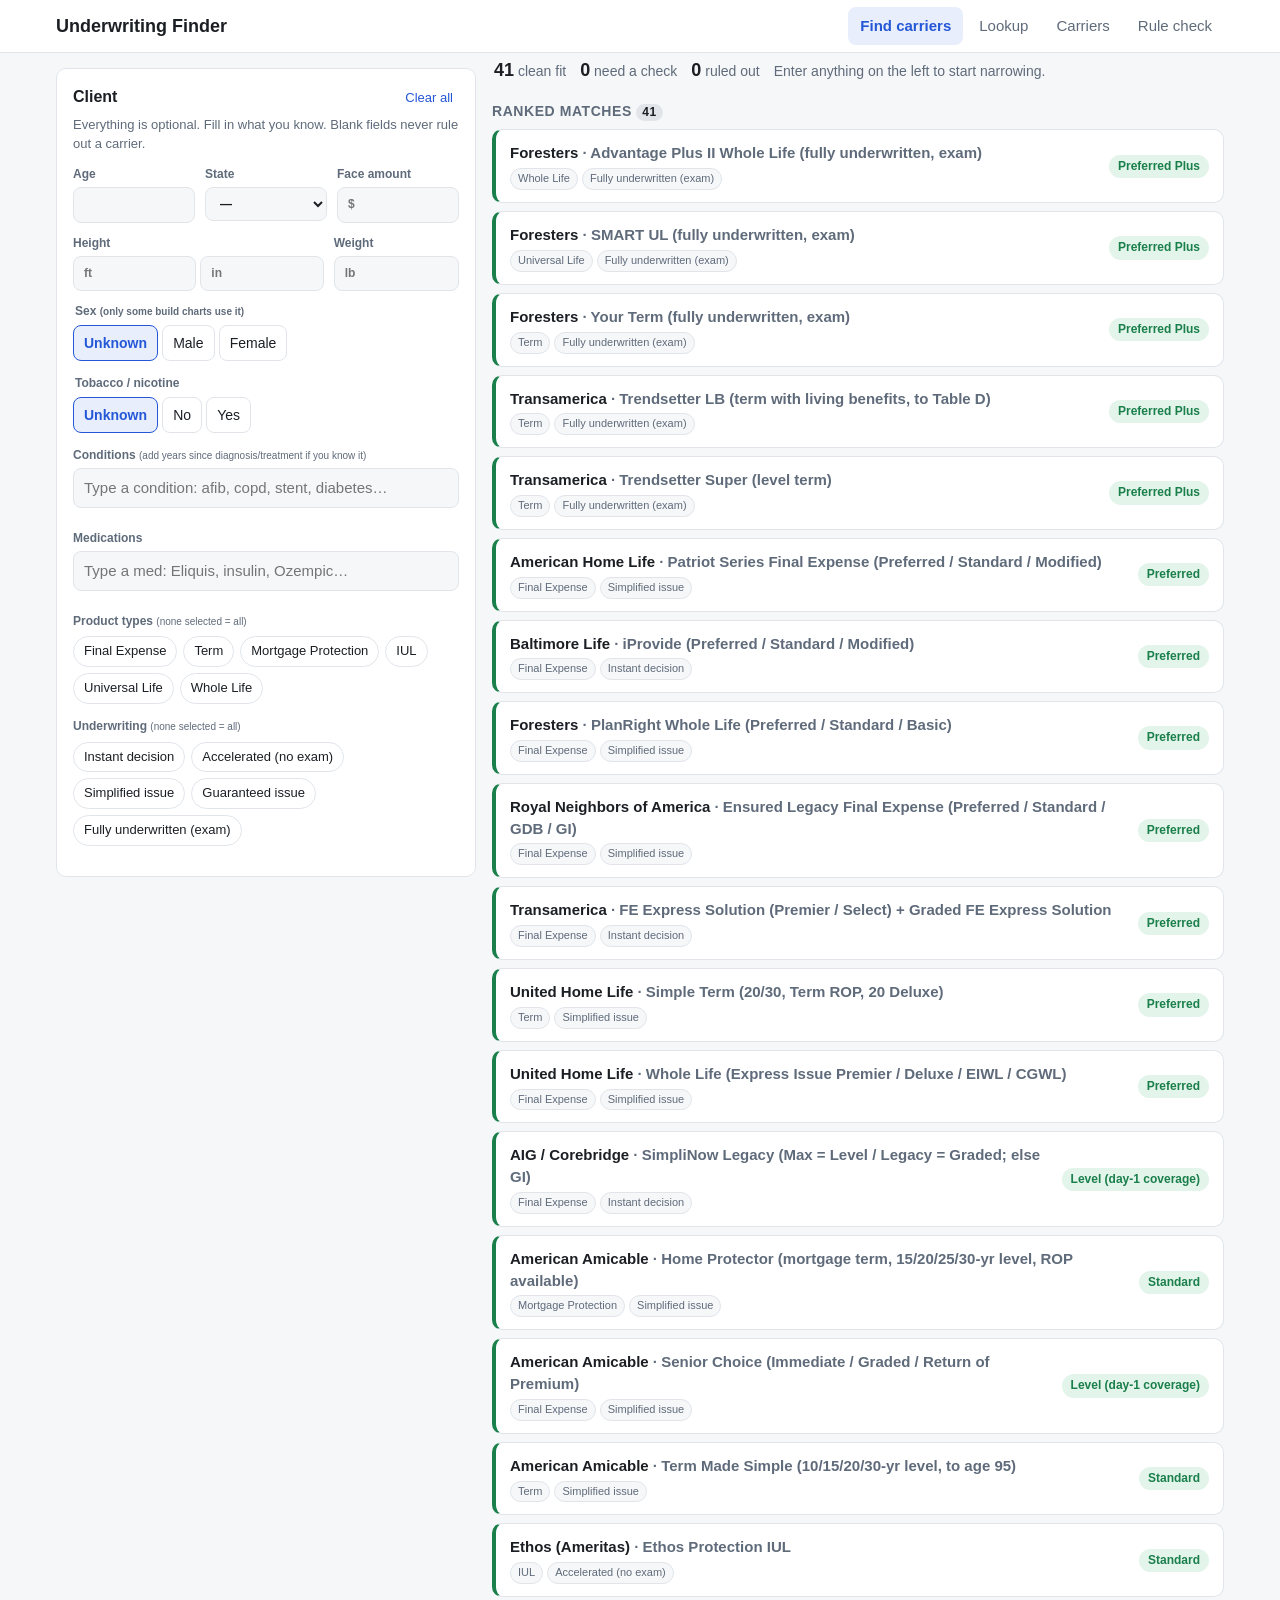
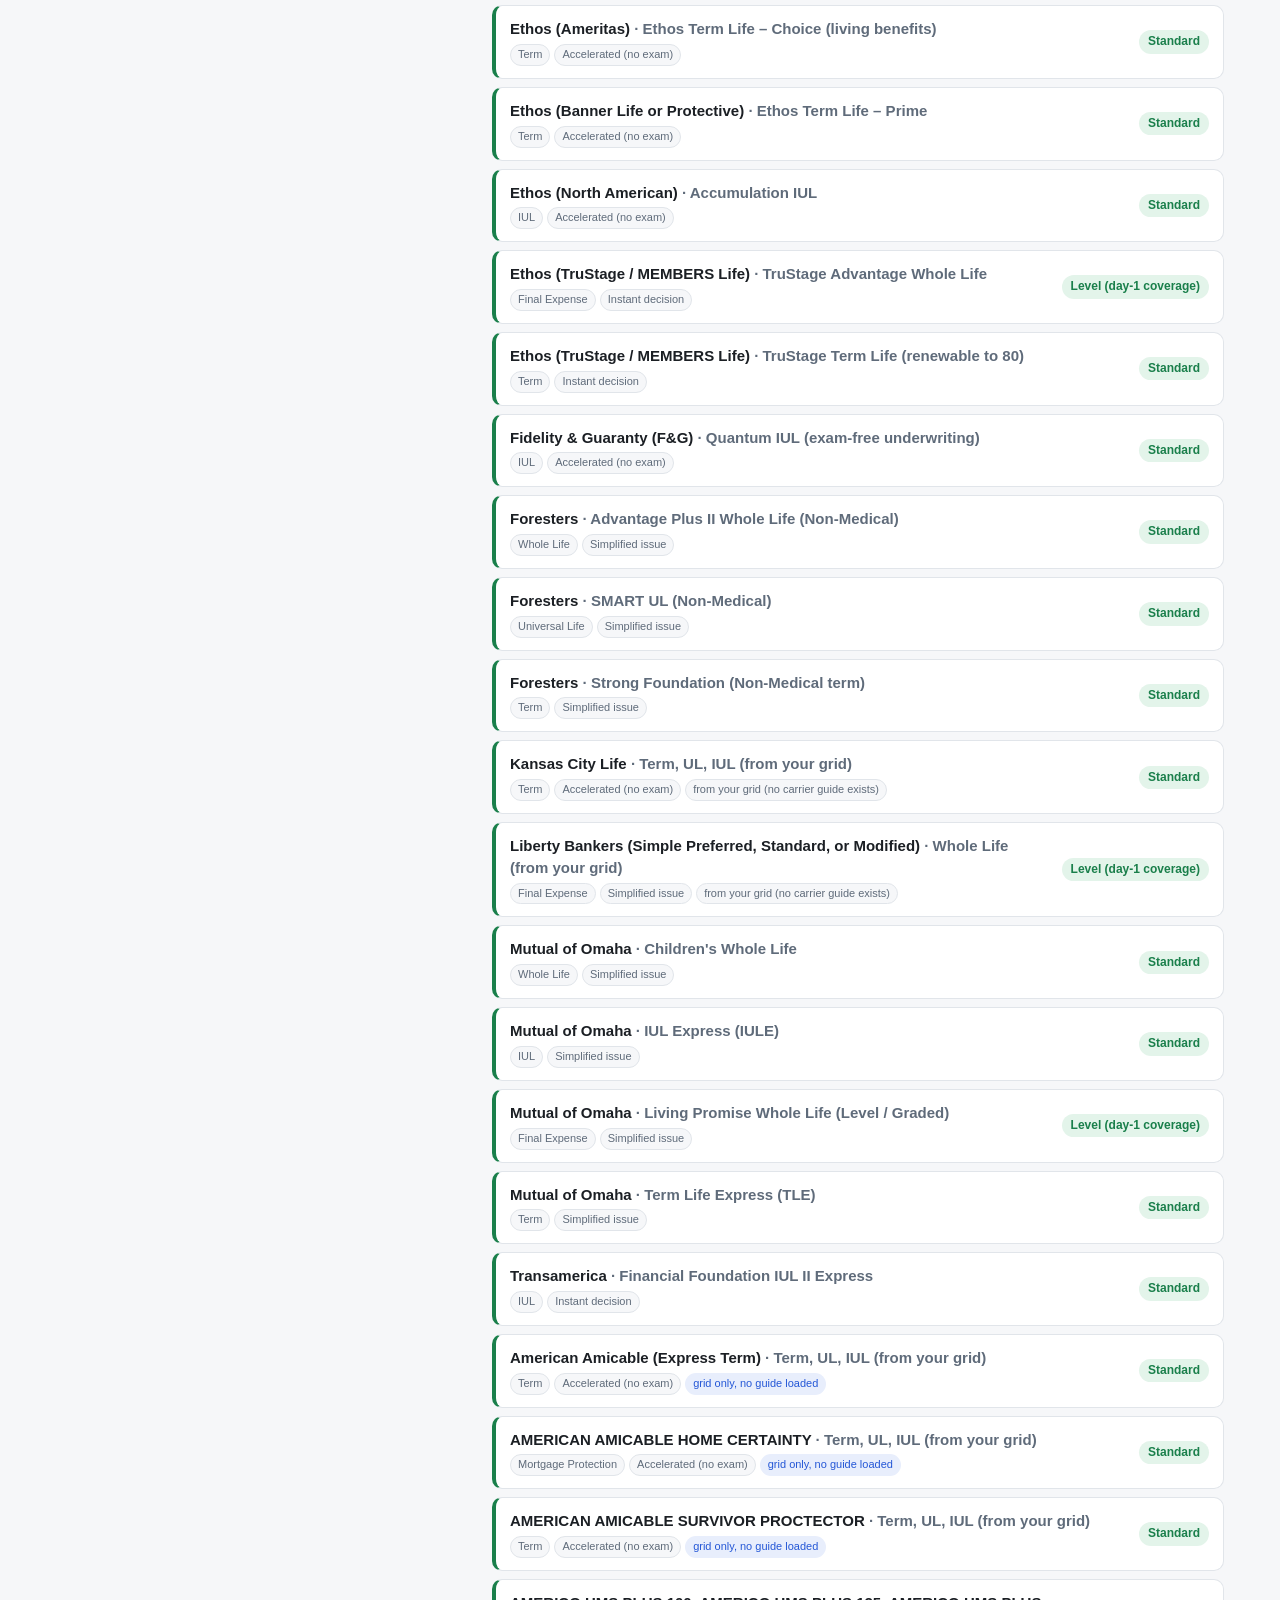
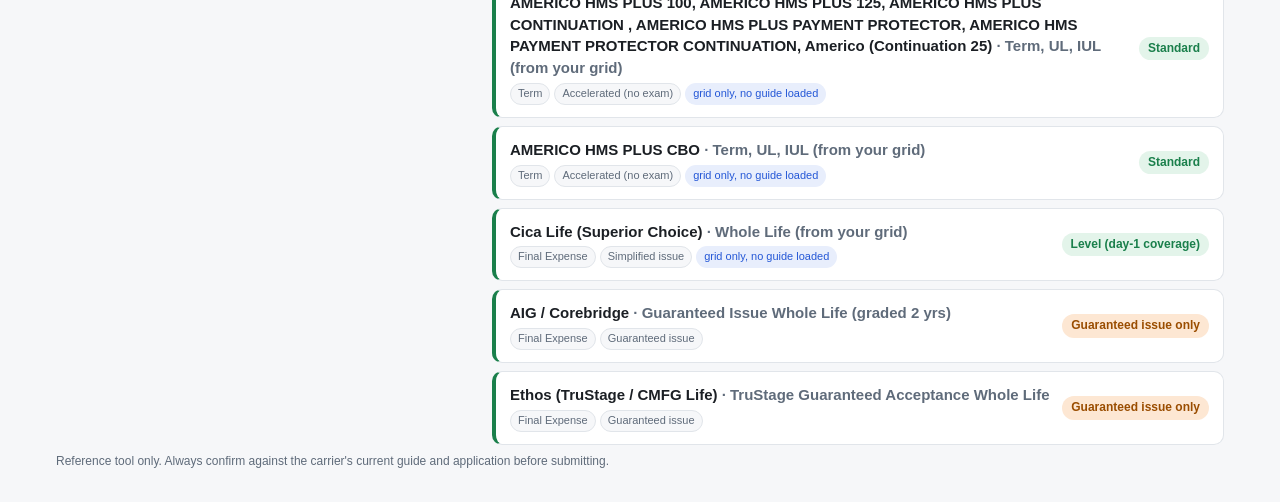
==== commit 4d2a8663: "Add F&G Quantum IUL (exam-free) from the F&G IUL general underwriting guide Build min/max to Table H" ====
--- a/underwriting/index.html
+++ b/underwriting/index.html
@@ -142,6 +142,7 @@
   <script src="engine.js"></script>
   <script src="data/conditions.js"></script>
   <script src="data/medications-extra.js"></script>
+  <script src="data/agent-rules.js"></script>
   <script src="data/medications-extra-transamerica.js"></script>
   <script src="data/medications-extra-aig.js"></script>
   <script src="data/medications-extra-amam.js"></script>
@@ -178,6 +179,7 @@
   <script src="data/carriers/ethos-trustage-term.js"></script>
   <script src="data/carriers/ethos-protection-iul.js"></script>
   <script src="data/carriers/ethos-accumulation-iul.js"></script>
+  <script src="data/carriers/fg-quantum-iul.js"></script>
   <script src="data/carriers/amam-senior-choice.js"></script>
   <script src="data/carriers/amam-term-made-simple.js"></script>
   <script src="data/carriers/amam-home-protector.js"></script>
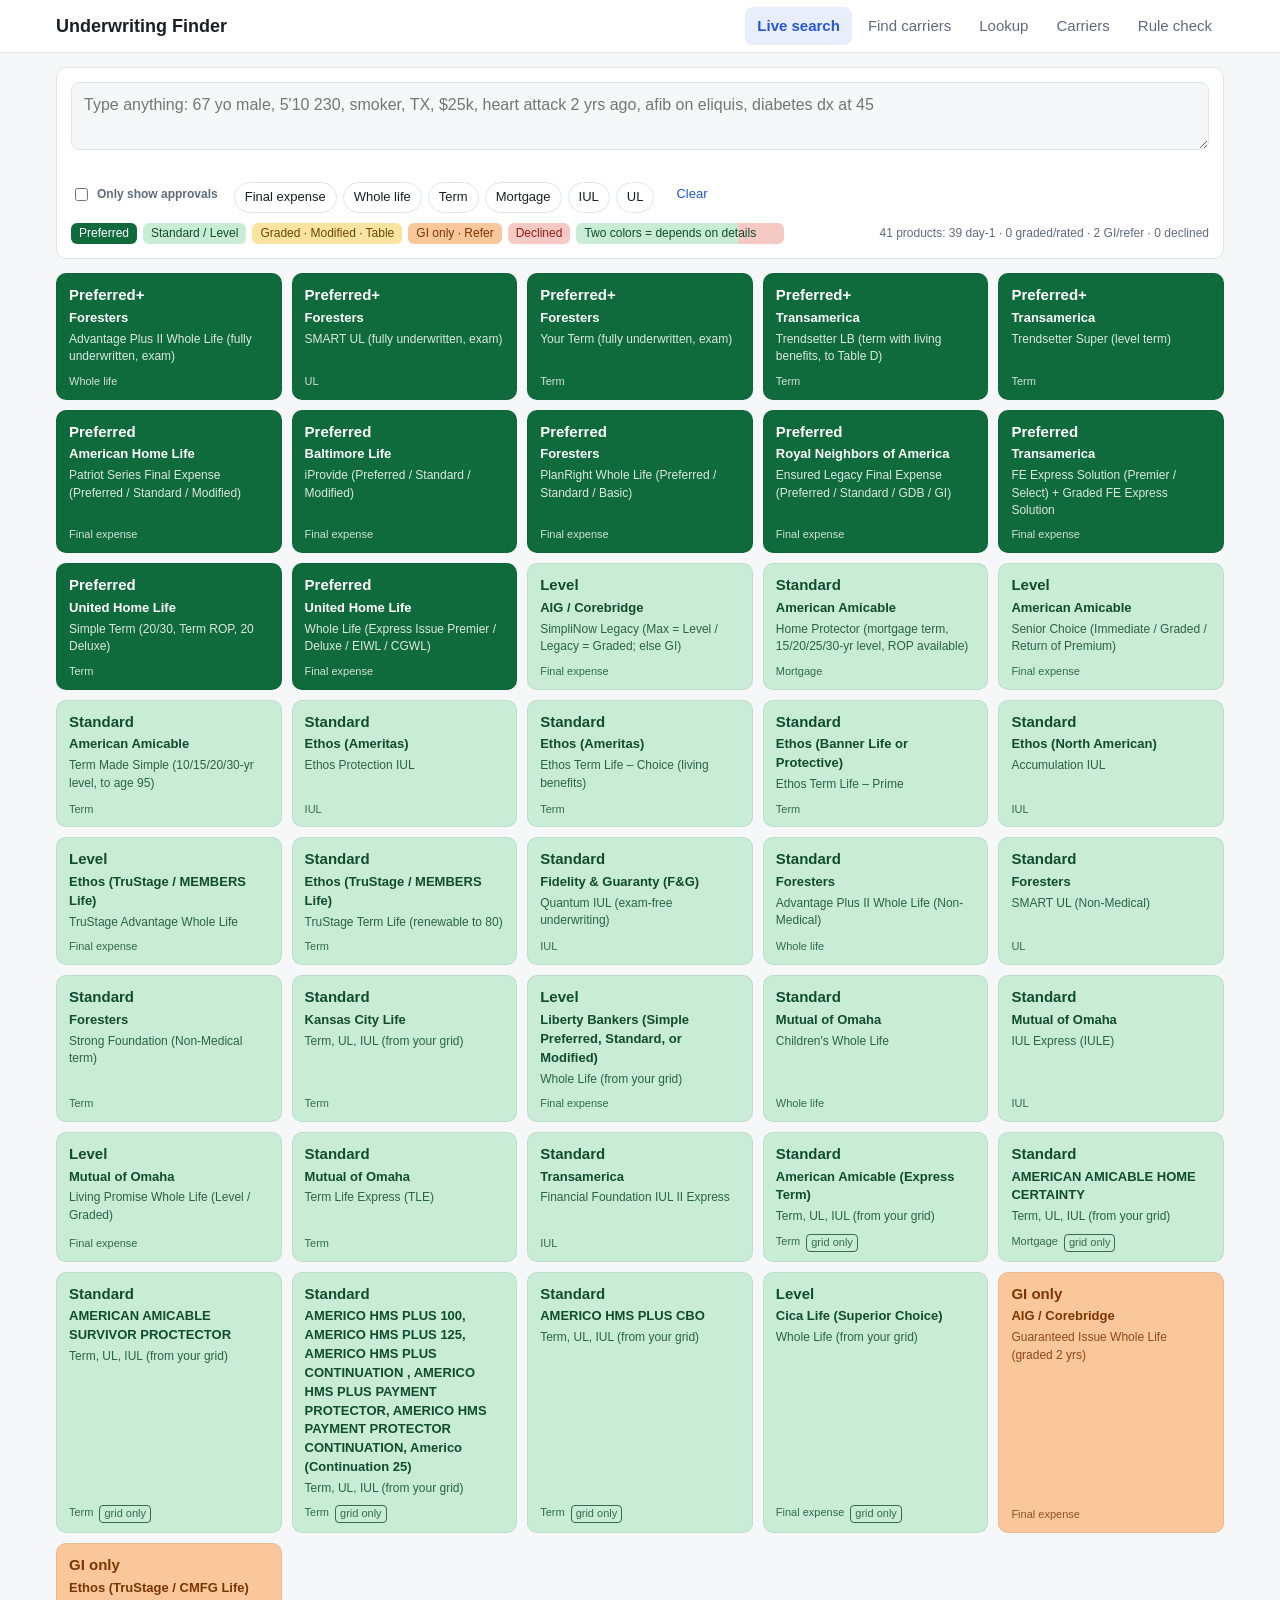
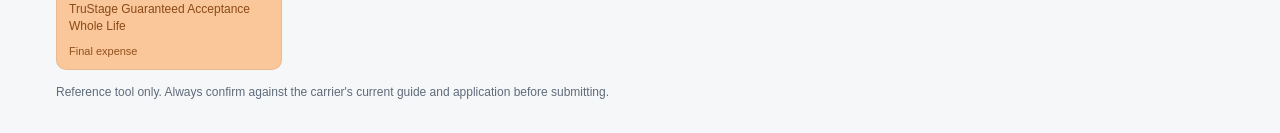
==== commit 6c3b6404: "Live search tab: quick-type box and color-changing carrier tiles parse.js turns plain text (age, sex" ====
--- a/underwriting/index.html
+++ b/underwriting/index.html
@@ -11,7 +11,8 @@
     <div class="wrap topbar-inner">
       <h1>Underwriting Finder</h1>
       <nav class="tabs" role="tablist">
-        <button class="tab active" data-tab="find" role="tab">Find carriers</button>
+        <button class="tab active" data-tab="live" role="tab">Live search</button>
+        <button class="tab" data-tab="find" role="tab">Find carriers</button>
         <button class="tab" data-tab="lookup" role="tab">Lookup</button>
         <button class="tab" data-tab="carriers" role="tab">Carriers</button>
         <button class="tab" data-tab="rules" role="tab">Rule check</button>
@@ -24,8 +25,29 @@
   </div>
 
   <main class="wrap">
+    <!-- LIVE SEARCH -------------------------------------------------------->
+    <section id="tab-live" class="tab-panel">
+      <div class="card live-input">
+        <textarea id="qt" rows="2" spellcheck="false" autocomplete="off"
+          placeholder="Type anything: 67 yo male, 5'10 230, smoker, TX, $25k, heart attack 2 yrs ago, afib on eliquis, diabetes dx at 45"></textarea>
+        <div id="qt-chips" class="qt-chips"></div>
+        <div class="live-bar">
+          <label class="switch"><input type="checkbox" id="only-approve"><span>Only show approvals</span></label>
+          <div class="toggles" id="live-types"></div>
+          <button type="button" id="qt-clear" class="link-btn">Clear</button>
+        </div>
+        <div class="legend">
+          <span class="lg pref">Preferred</span><span class="lg std">Standard / Level</span><span class="lg mid">Graded · Modified · Table</span>
+          <span class="lg gi">GI only · Refer</span><span class="lg bad">Declined</span><span class="lg split">Two colors = depends on details</span>
+          <span id="live-counts" class="counts"></span>
+        </div>
+      </div>
+      <div id="board" class="board" aria-live="polite"></div>
+      <div id="tile-detail" class="tile-detail" hidden></div>
+    </section>
+
     <!-- FIND ---------------------------------------------------------------->
-    <section id="tab-find" class="tab-panel">
+    <section id="tab-find" class="tab-panel" hidden>
       <div class="layout">
         <form id="client-form" class="card form" autocomplete="off" onsubmit="return false">
           <div class="form-head">
@@ -140,6 +162,7 @@
 
   <!-- Engine + vocabulary -->
   <script src="engine.js"></script>
+  <script src="parse.js"></script>
   <script src="data/conditions.js"></script>
   <script src="data/medications-extra.js"></script>
   <script src="data/agent-rules.js"></script>
@@ -190,5 +213,6 @@
   <script src="data/grid.js"></script>
 
   <script src="app.js"></script>
+  <script src="live.js"></script>
 </body>
 </html>
--- a/underwriting/styles.css
+++ b/underwriting/styles.css
@@ -160,3 +160,69 @@
 
 #rules-filter { max-width: 520px; margin-bottom: 4px; }
 #tab-rules td:nth-child(3) { min-width: 220px; }
+
+/* ---- Live search ------------------------------------------------------ */
+:root {
+  --t-pref: #0f6b3c; --t-pref-fg: #ffffff;
+  --t-std: #c9ecd6;  --t-std-fg: #0f4d2c;
+  --t-mid: #fbe3a1;  --t-mid-fg: #6b4700;
+  --t-gi: #f9c79a;   --t-gi-fg: #7a3500;
+  --t-bad: #f6c9c4;  --t-bad-fg: #8f1d14;
+}
+@media (prefers-color-scheme: dark) {
+  :root {
+    --t-pref: #1f9d5c; --t-pref-fg: #ffffff;
+    --t-std: #1d4a32;  --t-std-fg: #b9f0d0;
+    --t-mid: #4d3a0c;  --t-mid-fg: #ffd98a;
+    --t-gi: #57300f;   --t-gi-fg: #ffc28f;
+    --t-bad: #4a1a17;  --t-bad-fg: #ffb3ab;
+  }
+}
+.live-input { padding: 14px; margin-top: 14px; }
+#qt { width: 100%; font: inherit; font-size: 16px; padding: 10px 12px; border: 1px solid var(--line); border-radius: 8px; background: var(--bg); color: var(--text); resize: vertical; }
+#qt:focus { outline: 2px solid var(--accent); outline-offset: 1px; }
+.qt-chips { display: flex; flex-wrap: wrap; gap: 6px; margin: 8px 0 4px; min-height: 4px; }
+.qchip { font-size: 13px; padding: 3px 9px; border-radius: 999px; background: var(--accent-soft); color: var(--text); }
+.qchip em { font-style: normal; color: var(--muted); }
+.qchip.k-condition { background: var(--mid-bg); }
+.qchip.k-medication { background: var(--warn-bg); }
+.qchip.k-info { background: transparent; border: 1px dashed var(--line); color: var(--muted); }
+.qchip.unknown { background: var(--bad-bg); color: var(--bad); }
+.qchip .sugg { color: var(--muted); }
+.live-bar { display: flex; flex-wrap: wrap; gap: 10px 16px; align-items: center; margin-top: 8px; }
+.switch { display: inline-flex; gap: 6px; align-items: center; font-weight: 600; cursor: pointer; }
+.legend { display: flex; flex-wrap: wrap; gap: 6px; align-items: center; margin-top: 10px; font-size: 12px; }
+.lg { padding: 2px 8px; border-radius: 6px; }
+.lg.pref { background: var(--t-pref); color: var(--t-pref-fg); }
+.lg.std { background: var(--t-std); color: var(--t-std-fg); }
+.lg.mid { background: var(--t-mid); color: var(--t-mid-fg); }
+.lg.gi { background: var(--t-gi); color: var(--t-gi-fg); }
+.lg.bad { background: var(--t-bad); color: var(--t-bad-fg); }
+.lg.split { background: linear-gradient(90deg, var(--t-std) 0 78%, var(--t-bad) 78% 100%); color: var(--t-std-fg); padding-right: 28px; }
+.counts { color: var(--muted); margin-left: auto; }
+.board { display: grid; grid-template-columns: repeat(auto-fill, minmax(210px, 1fr)); gap: 10px; margin: 14px 0; }
+.tile {
+  --c: var(--t-std); --fg: var(--t-std-fg); --w: var(--c);
+  display: flex; flex-direction: column; gap: 3px; text-align: left; font: inherit; cursor: pointer;
+  border: 1px solid rgba(0,0,0,.06); border-radius: 10px; padding: 10px 12px 9px; min-height: 120px;
+  background: var(--c); color: var(--fg);
+  transition: background-color .25s ease, color .25s ease, transform .1s ease;
+}
+.tile:hover { transform: translateY(-1px); box-shadow: 0 2px 8px rgba(0,0,0,.12); }
+.tile.open { outline: 3px solid var(--accent); outline-offset: 1px; }
+.tile.g-pref { --c: var(--t-pref); --fg: var(--t-pref-fg); }
+.tile.g-std  { --c: var(--t-std);  --fg: var(--t-std-fg); }
+.tile.g-mid  { --c: var(--t-mid);  --fg: var(--t-mid-fg); }
+.tile.g-gi   { --c: var(--t-gi);   --fg: var(--t-gi-fg); }
+.tile.g-bad  { --c: var(--t-bad);  --fg: var(--t-bad-fg); opacity: .8; }
+.tile.w-std { --w: var(--t-std); } .tile.w-mid { --w: var(--t-mid); } .tile.w-gi { --w: var(--t-gi); } .tile.w-bad { --w: var(--t-bad); }
+.tile.split { background: linear-gradient(90deg, var(--c) 0 78%, var(--w) 78% 100%); padding-right: calc(22% + 8px); }
+.t-class { font-weight: 700; font-size: 15px; }
+.t-carrier { font-weight: 600; font-size: 13px; }
+.t-product { font-size: 12px; opacity: .85; }
+.t-why { font-size: 12px; opacity: .9; margin-top: 2px; }
+.t-foot { margin-top: auto; display: flex; gap: 6px; flex-wrap: wrap; font-size: 11px; opacity: .8; }
+.tflag { border: 1px solid currentColor; border-radius: 4px; padding: 0 4px; }
+.tile-detail { margin-bottom: 20px; }
+.td-head { display: flex; justify-content: space-between; align-items: center; margin-bottom: 6px; }
+@media (max-width: 600px) { .board { grid-template-columns: repeat(auto-fill, minmax(150px, 1fr)); } .counts { margin-left: 0; } }
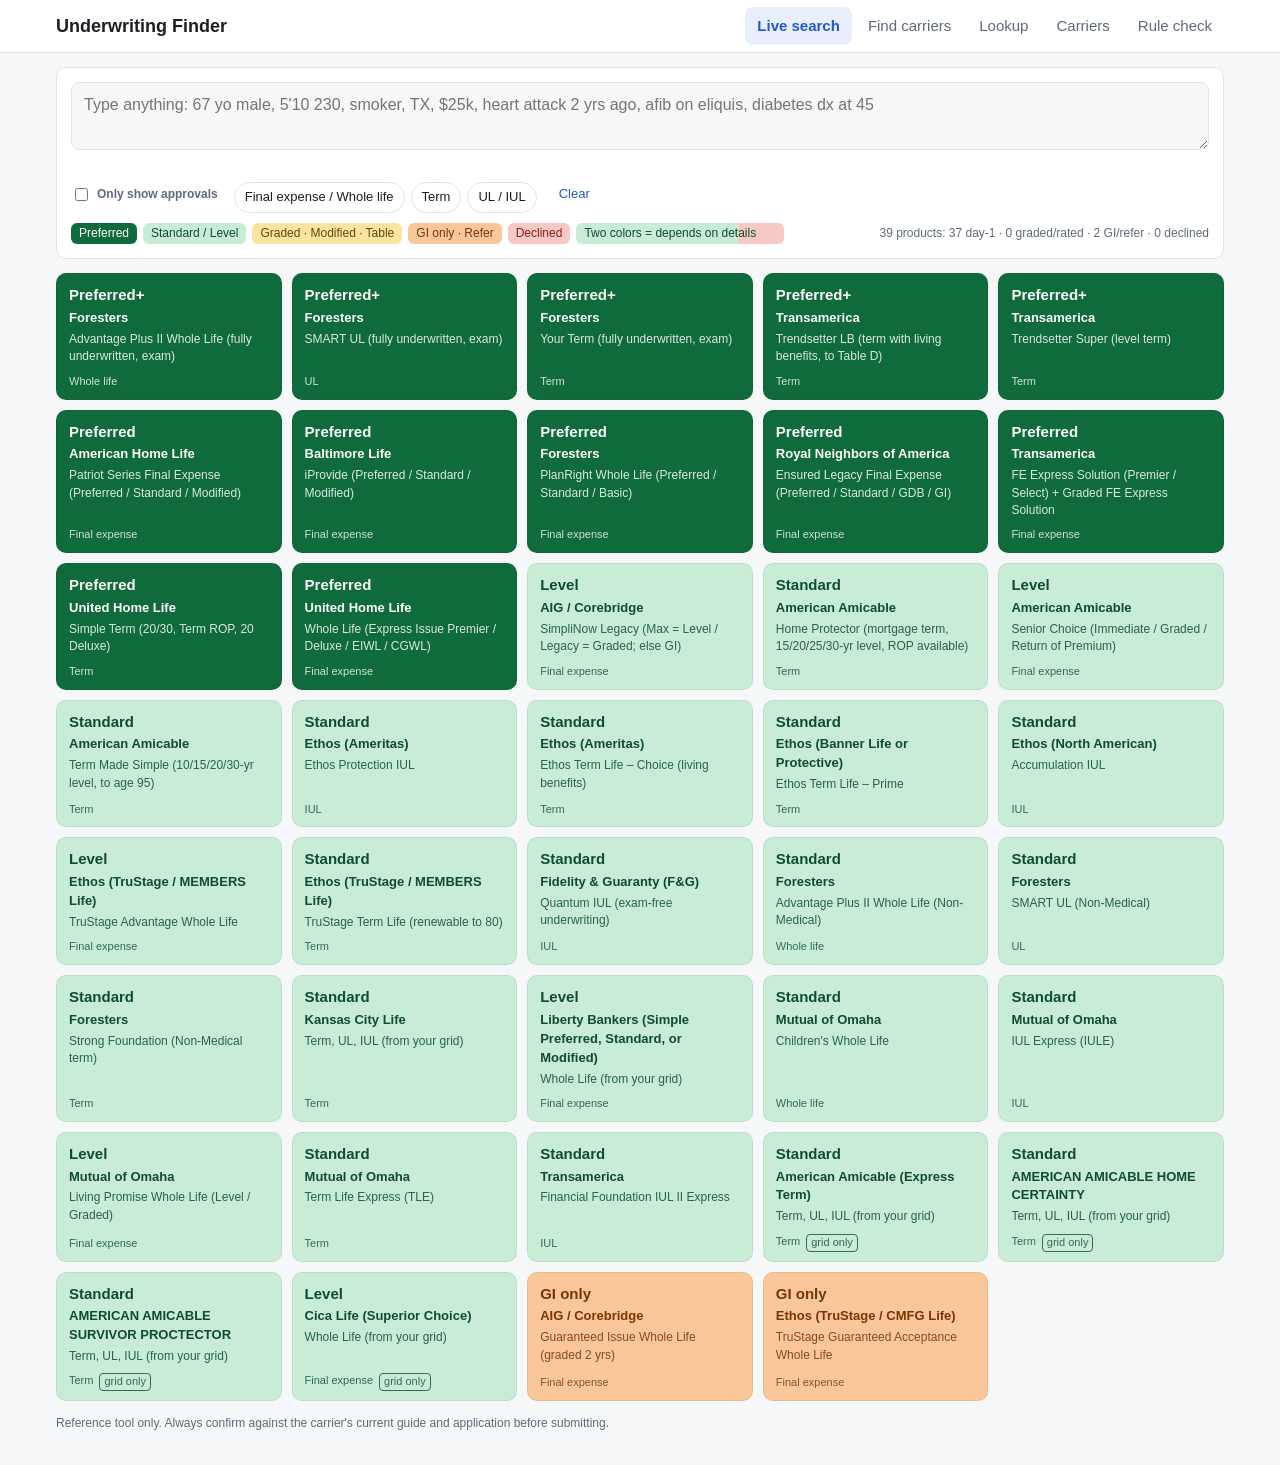
==== commit 195b50c5: "Drugs judged by why they're taken: 'if taken for X' rules follow the entered condition - data/med-re" ====
--- a/underwriting/index.html
+++ b/underwriting/index.html
@@ -166,6 +166,7 @@
   <script src="data/conditions.js"></script>
   <script src="data/medications-extra.js"></script>
   <script src="data/agent-rules.js"></script>
+  <script src="data/med-reasons.js"></script>
   <script src="data/medications-extra-transamerica.js"></script>
   <script src="data/medications-extra-aig.js"></script>
   <script src="data/medications-extra-amam.js"></script>
--- a/underwriting/styles.css
+++ b/underwriting/styles.css
@@ -14,7 +14,7 @@
   color-scheme: light;
 }
 @media (prefers-color-scheme: dark) {
-  :root {
+  :root:not([data-theme="light"]) {
     --bg: #0f1216; --card: #171b21; --text: #e6e9ee; --muted: #98a2b0; --line: #2a3038;
     --accent: #7aa2ff; --accent-soft: #1d2a47;
     --good: #5fd39a; --good-bg: #123323;
@@ -23,6 +23,15 @@
     --bad: #ff8a80; --bad-bg: #3d1513;
     color-scheme: dark;
   }
+}
+:root[data-theme="dark"] {
+    --bg: #0f1216; --card: #171b21; --text: #e6e9ee; --muted: #98a2b0; --line: #2a3038;
+    --accent: #7aa2ff; --accent-soft: #1d2a47;
+    --good: #5fd39a; --good-bg: #123323;
+    --mid: #f1c35c; --mid-bg: #382a0c;
+    --warn: #ffaa66; --warn-bg: #3b230e;
+    --bad: #ff8a80; --bad-bg: #3d1513;
+    color-scheme: dark;
 }
 
 * { box-sizing: border-box; }
@@ -136,6 +145,7 @@
 .factor.mid .ic { background: var(--mid-bg); color: var(--mid); }
 .factor.warn .ic { background: var(--warn-bg); color: var(--warn); }
 .factor.bad .ic { background: var(--bad-bg); color: var(--bad); }
+.factor.info .ic { background: var(--bg); color: var(--muted); border: 1px solid var(--line); font-style: italic; font-family: Georgia, serif; }
 .note { color: var(--muted); font-size: 13px; }
 .src { font-size: 11px; color: var(--muted); background: var(--bg); border: 1px solid var(--line); border-radius: 4px; padding: 0 5px; white-space: nowrap; }
 td.src { background: none; border: 0; border-bottom: 1px solid var(--line); border-radius: 0; padding: 8px 10px; font-size: 12px; white-space: nowrap; }
@@ -170,13 +180,22 @@
   --t-bad: #f6c9c4;  --t-bad-fg: #8f1d14;
 }
 @media (prefers-color-scheme: dark) {
-  :root {
+  :root:not([data-theme="light"]) {
     --t-pref: #1f9d5c; --t-pref-fg: #ffffff;
     --t-std: #1d4a32;  --t-std-fg: #b9f0d0;
     --t-mid: #4d3a0c;  --t-mid-fg: #ffd98a;
     --t-gi: #57300f;   --t-gi-fg: #ffc28f;
     --t-bad: #4a1a17;  --t-bad-fg: #ffb3ab;
+    color-scheme: dark;
   }
+}
+:root[data-theme="dark"] {
+    --t-pref: #1f9d5c; --t-pref-fg: #ffffff;
+    --t-std: #1d4a32;  --t-std-fg: #b9f0d0;
+    --t-mid: #4d3a0c;  --t-mid-fg: #ffd98a;
+    --t-gi: #57300f;   --t-gi-fg: #ffc28f;
+    --t-bad: #4a1a17;  --t-bad-fg: #ffb3ab;
+    color-scheme: dark;
 }
 .live-input { padding: 14px; margin-top: 14px; }
 #qt { width: 100%; font: inherit; font-size: 16px; padding: 10px 12px; border: 1px solid var(--line); border-radius: 8px; background: var(--bg); color: var(--text); resize: vertical; }
